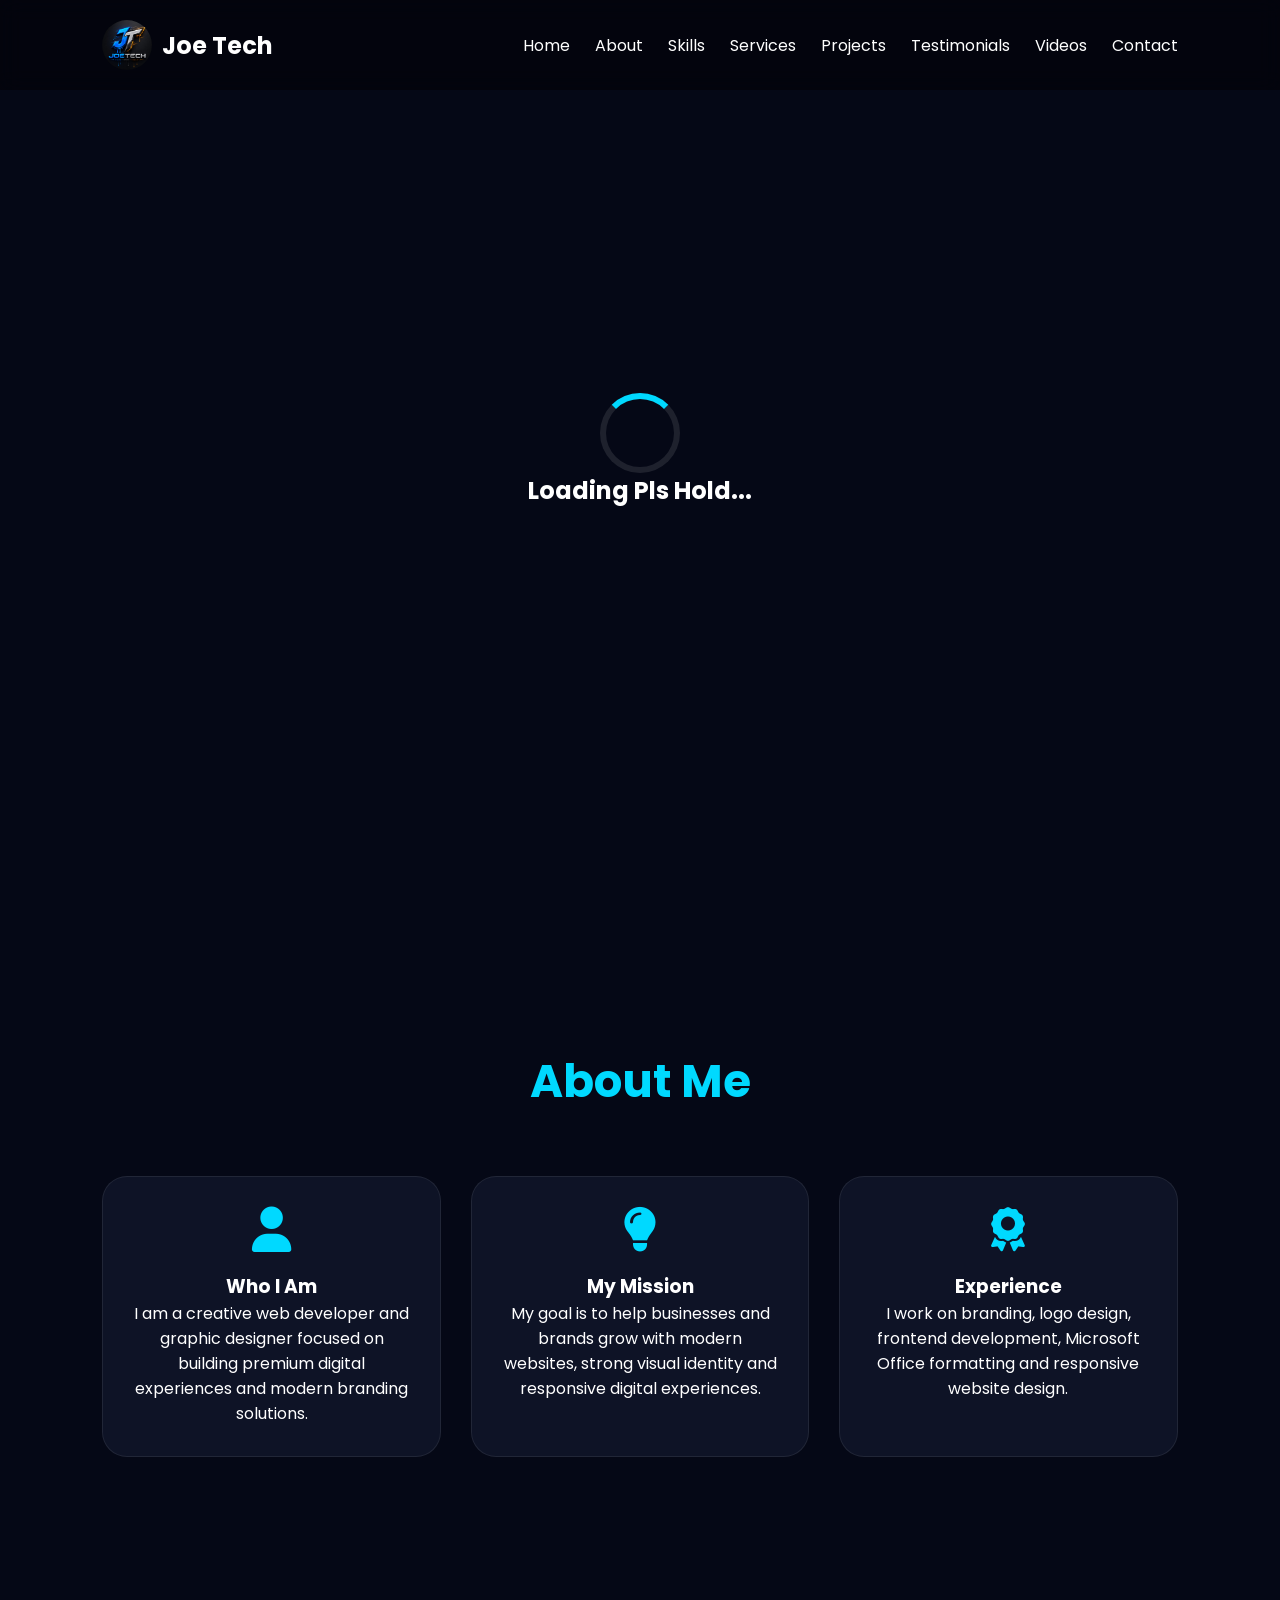
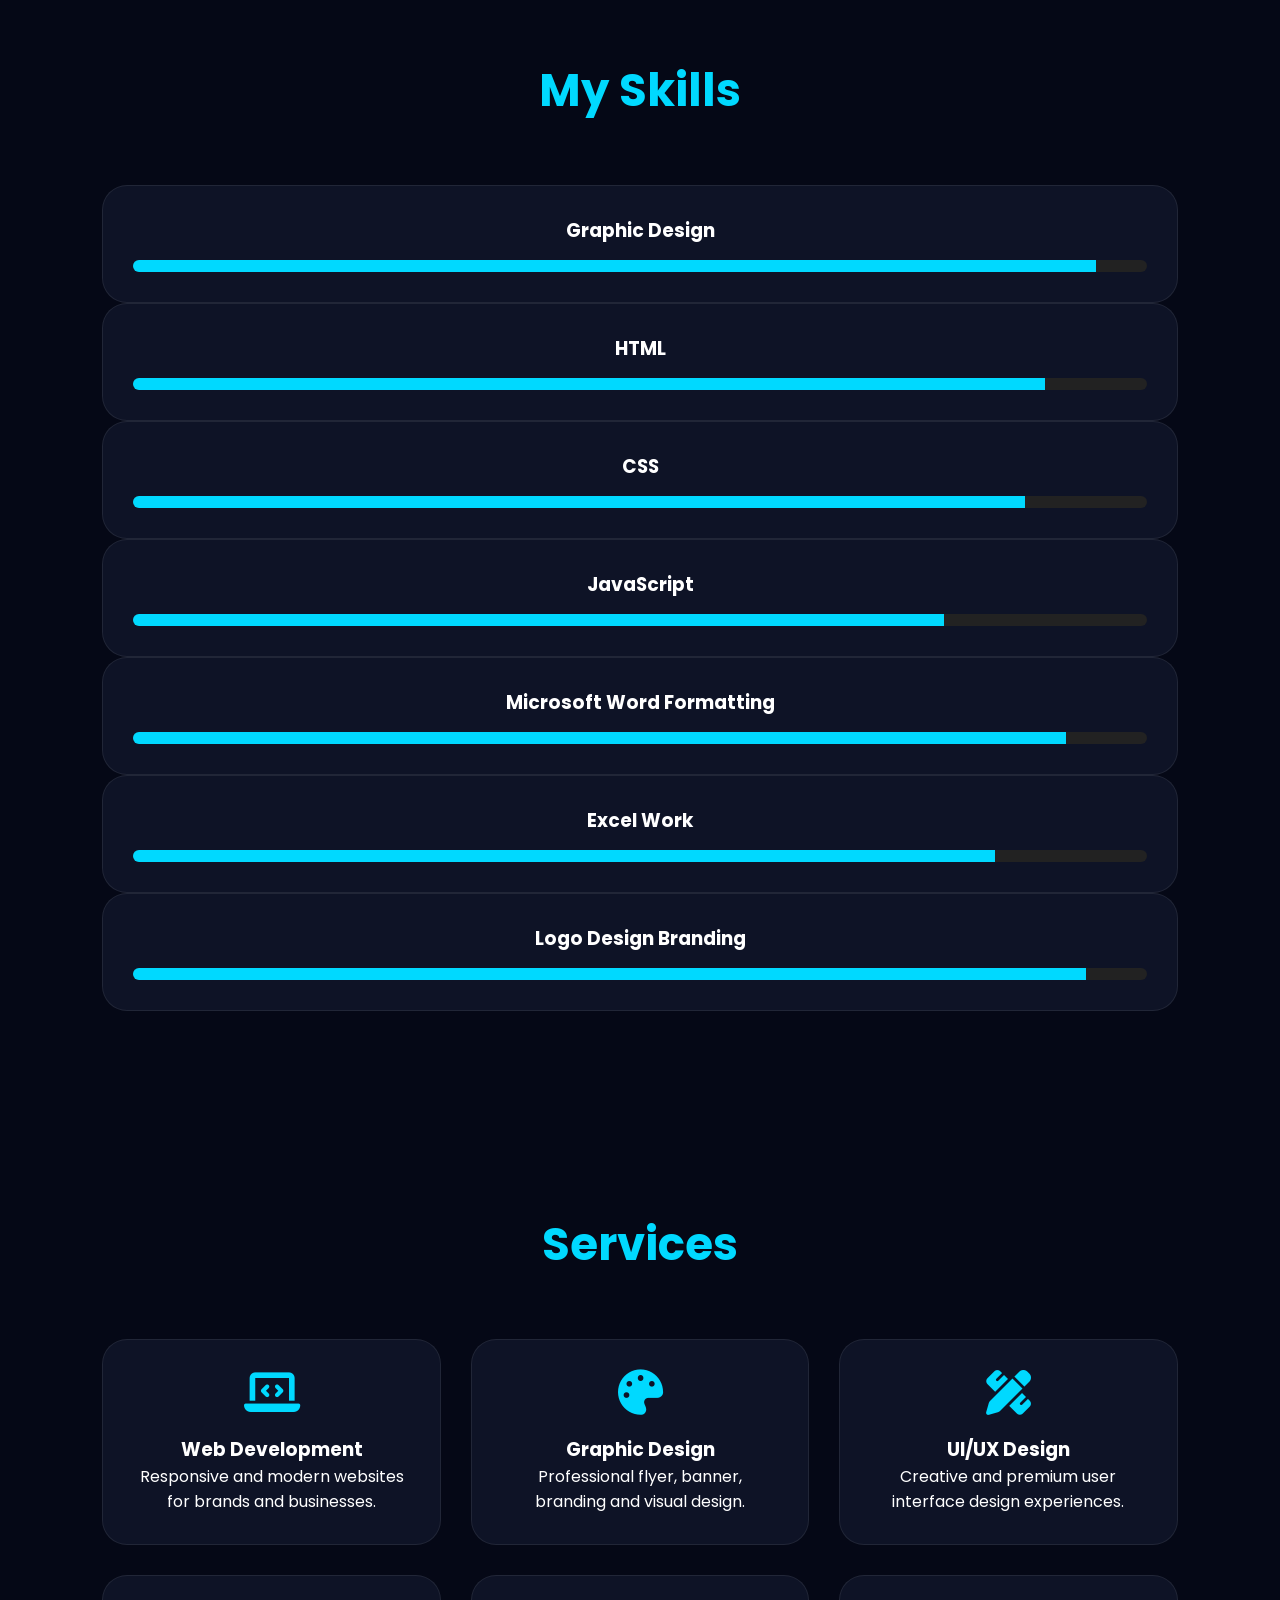
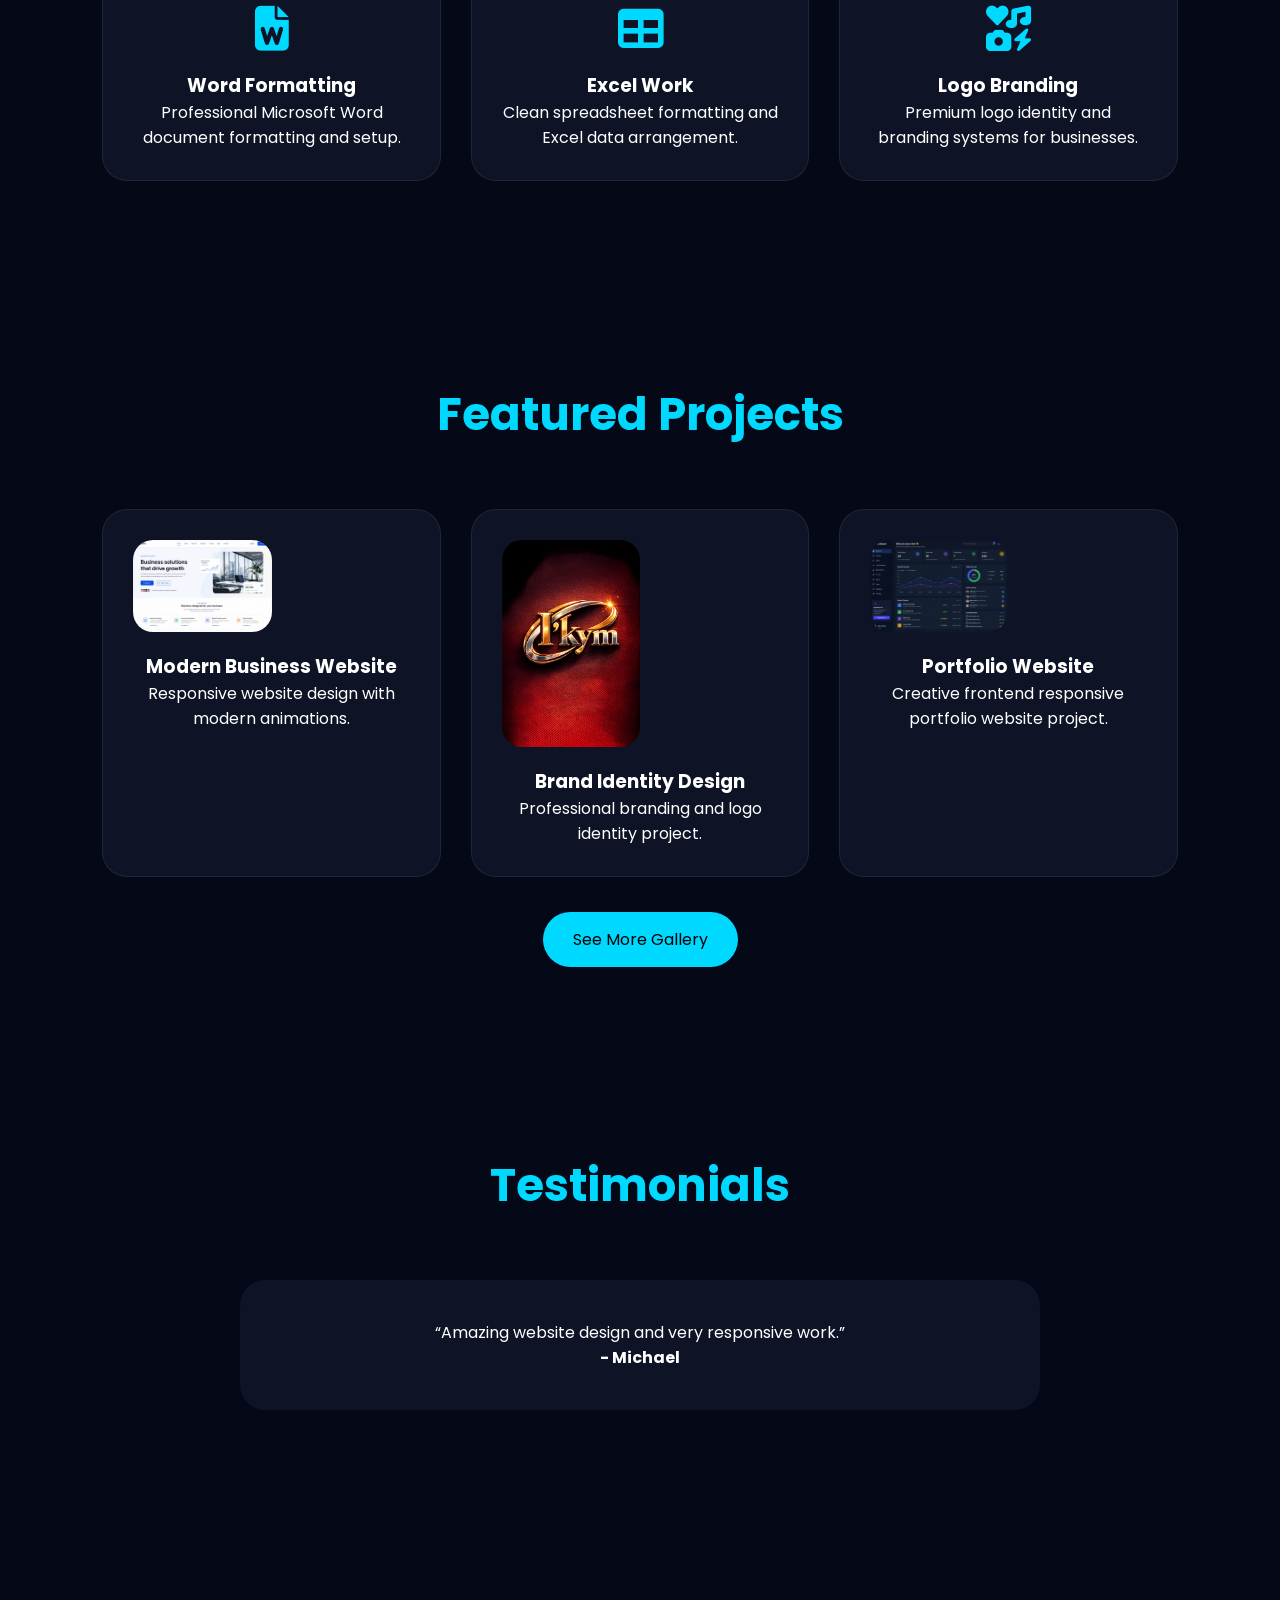
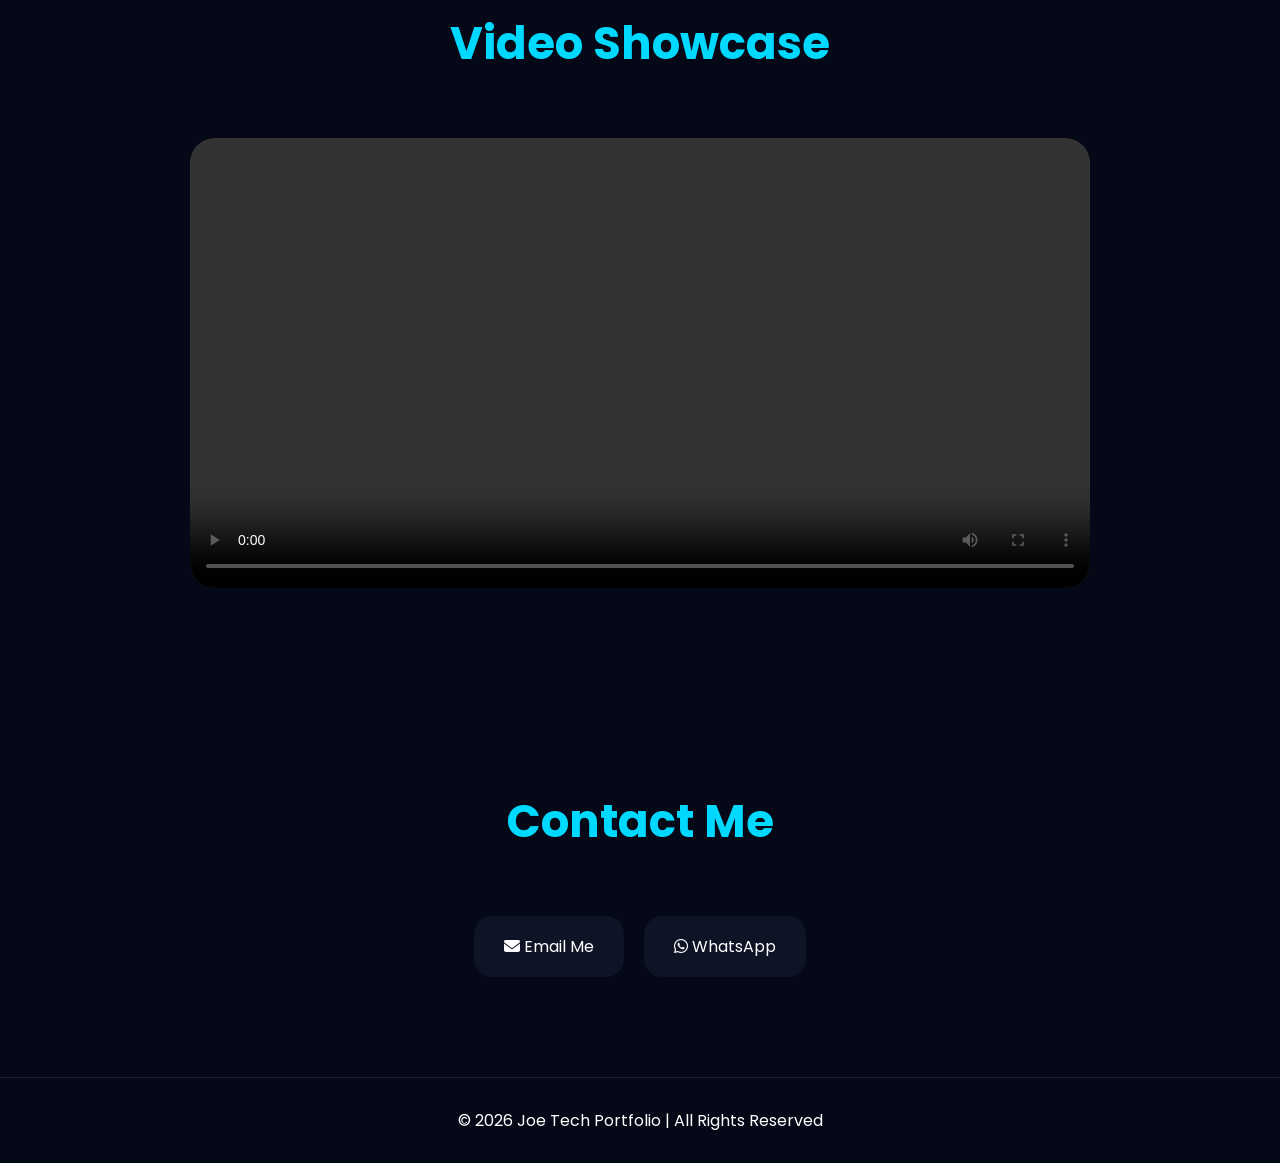
==== index.html @ b05d7a19 "Add files via upload" ====
<!DOCTYPE html>
<html lang="en">
<head>
  <meta charset="UTF-8">
  <meta name="viewport" content="width=device-width, initial-scale=1.0">

  <title>Joe tech | Premium Portfolio 2026</title>

  <meta name="description" content="Joe tech professional portfolio website for graphic design, branding, web development, logo design and digital services.">

  <meta name="keywords" content="Joe tech, Web Developer, Graphic Designer, Branding, UI UX, HTML CSS JavaScript">

  <meta name="author" content="Joe tech">

  <link rel="stylesheet" href="https://cdnjs.cloudflare.com/ajax/libs/font-awesome/6.5.1/css/all.min.css">

  <link href="https://fonts.googleapis.com/css2?family=Poppins:wght@300;400;500;600;700&display=swap" rel="stylesheet">

  <link rel="stylesheet" href="style.css">
</head>

<body>

  <!-- LOADING SCREEN -->

  <div id="loader">
    <div class="loader-content">
      <div class="spinner"></div>
      <h2>Loading Pls Hold...</h2>
    </div>
  </div>

  <!-- NAVBAR -->

  <header>
    <nav>

      <div class="logo-area">
        <img src="logo.jpg" alt="Logo">
        <h2>Joe Tech</h2>
      </div>

      <ul class="nav-links">
        <li><a href="#home">Home</a></li>
        <li><a href="#about">About</a></li>
        <li><a href="#skills">Skills</a></li>
        <li><a href="#services">Services</a></li>
        <li><a href="#projects">Projects</a></li>
        <li><a href="#testimonials">Testimonials</a></li>
        <li><a href="#videos">Videos</a></li>
        <li><a href="#contact">Contact</a></li>
      </ul>

      <div class="menu-btn">
        <i class="fa-solid fa-bars"></i>
      </div>

    </nav>
  </header>

  <!-- HERO SECTION -->

  <section class="hero" id="home">

    <div class="hero-text">

      <span class="badge">Available For Work</span>

      <h1>
        Creative Web Developer & Graphic Designer
      </h1>

      <p>
        I create premium responsive websites, branding designs,
        logo identity systems and digital experiences that help
        businesses grow online.
      </p>

      <div class="hero-buttons">
        <a href="#contact" class="primary-btn">Hire Me</a>
        <a href="#projects" class="secondary-btn">View Projects</a>
      </div>

      <div class="search-box">
        <input type="text" placeholder="Search services like web design, branding, logo design...">
        <button><i class="fa-solid fa-magnifying-glass"></i></button>
      </div>

      <div class="services-note">
        <p>
          Clients can search for services like web development,
          branding, graphic design, logo design and Microsoft Office formatting.
        </p>
      </div>

    </div>

    <div class="hero-image">
      <img src="profile.jpg" alt="Joe Tech Portfolio Image">
    </div>

  </section>

  <!-- ABOUT -->

  <section class="about" id="about">

    <div class="section-title">
      <h2>About Me</h2>
    </div>

    <div class="about-container">

      <div class="about-card">
        <i class="fa-solid fa-user"></i>
        <h3>Who I Am</h3>

        <p>
          I am a creative web developer and graphic designer focused on building premium digital experiences and modern branding solutions.
        </p>
      </div>

      <div class="about-card">
        <i class="fa-solid fa-lightbulb"></i>
        <h3>My Mission</h3>

        <p>
          My goal is to help businesses and brands grow with modern websites, strong visual identity and responsive digital experiences.
        </p>
      </div>

      <div class="about-card">
        <i class="fa-solid fa-award"></i>
        <h3>Experience</h3>

        <p>
          I work on branding, logo design, frontend development, Microsoft Office formatting and responsive website design.
        </p>
      </div>

    </div>

  </section>

  <!-- SKILLS -->

  <section class="skills" id="skills">

    <div class="section-title">
      <h2>My Skills</h2>
    </div>

    <div class="skills-container">

      <div class="skill-box">
        <h3>Graphic Design</h3>
        <div class="progress">
          <span style="width:95%"></span>
        </div>
      </div>

      <div class="skill-box">
        <h3>HTML</h3>
        <div class="progress">
          <span style="width:90%"></span>
        </div>
      </div>

      <div class="skill-box">
        <h3>CSS</h3>
        <div class="progress">
          <span style="width:88%"></span>
        </div>
      </div>

      <div class="skill-box">
        <h3>JavaScript</h3>
        <div class="progress">
          <span style="width:80%"></span>
        </div>
      </div>

      <div class="skill-box">
        <h3>Microsoft Word Formatting</h3>
        <div class="progress">
          <span style="width:92%"></span>
        </div>
      </div>

      <div class="skill-box">
        <h3>Excel Work</h3>
        <div class="progress">
          <span style="width:85%"></span>
        </div>
      </div>

      <div class="skill-box">
        <h3>Logo Design Branding</h3>
        <div class="progress">
          <span style="width:94%"></span>
        </div>
      </div>

    </div>

  </section>

  <!-- SERVICES -->

  <section class="services" id="services">

    <div class="section-title">
      <h2>Services</h2>
    </div>

    <div class="services-container">

      <div class="service-card">
        <i class="fa-solid fa-laptop-code"></i>
        <h3>Web Development</h3>
        <p>Responsive and modern websites for brands and businesses.</p>
      </div>

      <div class="service-card">
        <i class="fa-solid fa-palette"></i>
        <h3>Graphic Design</h3>
        <p>Professional flyer, banner, branding and visual design.</p>
      </div>

      <div class="service-card">
        <i class="fa-solid fa-pen-ruler"></i>
        <h3>UI/UX Design</h3>
        <p>Creative and premium user interface design experiences.</p>
      </div>

      <div class="service-card">
        <i class="fa-solid fa-file-word"></i>
        <h3>Word Formatting</h3>
        <p>Professional Microsoft Word document formatting and setup.</p>
      </div>

      <div class="service-card">
        <i class="fa-solid fa-table"></i>
        <h3>Excel Work</h3>
        <p>Clean spreadsheet formatting and Excel data arrangement.</p>
      </div>

      <div class="service-card">
        <i class="fa-solid fa-icons"></i>
        <h3>Logo Branding</h3>
        <p>Premium logo identity and branding systems for businesses.</p>
      </div>

    </div>

  </section>

  <!-- PROJECTS -->

  <section class="projects" id="projects">

    <div class="section-title">
      <h2>Featured Projects</h2>
    </div>

    <div class="projects-container">

      <div class="project-card">
        <img src="business.jpg" alt="Project 1">

        <div class="project-content">
          <h3>Modern Business Website</h3>
          <p>Responsive website design with modern animations.</p>
        </div>
      </div>

      <div class="project-card">
        <img src="por2.jpg" alt="Project 2">

        <div class="project-content">
          <h3>Brand Identity Design</h3>
          <p>Professional branding and logo identity project.</p>
        </div>
      </div>

      <div class="project-card">
        <img src="portfolio.jpg" alt="Project 3">

        <div class="project-content">
          <h3>Portfolio Website</h3>
          <p>Creative frontend responsive portfolio website project.</p>
        </div>
      </div>

    </div>

    <div class="gallery-btn">
      <a href="gallery.html">See More Gallery</a>
    </div>

  </section>

  <!-- TESTIMONIALS -->

  <section class="testimonials" id="testimonials">

    <div class="section-title">
      <h2>Testimonials</h2>
    </div>

    <div class="testimonial-slider">

      <div class="testimonial active">
        <p>“Amazing website design and very responsive work.”</p>
        <h4>- Michael</h4>
      </div>

      <div class="testimonial">
        <p>“Professional branding and premium creativity.”</p>
        <h4>- Sandra</h4>
      </div>

      <div class="testimonial">
        <p>“Very clean frontend development and smooth animations.”</p>
        <h4>- David</h4>
      </div>

      <div class="testimonial">
        <p>“Excellent logo branding and communication.”</p>
        <h4>- James</h4>
      </div>

      <div class="testimonial">
        <p>“Responsive design works perfectly on mobile.”</p>
        <h4>- Ruth</h4>
      </div>

      <div class="testimonial">
        <p>“Very fast delivery and premium quality service.”</p>
        <h4>- Daniel</h4>
      </div>

      <div class="testimonial">
        <p>“Professional Word formatting and branding support.”</p>
        <h4>- Sarah</h4>
      </div>

      <div class="testimonial">
        <p>“The website design exceeded expectations.”</p>
        <h4>- Peter</h4>
      </div>

      <div class="testimonial">
        <p>“Modern and beautiful portfolio structure.”</p>
        <h4>- Grace</h4>
      </div>

      <div class="testimonial">
        <p>“Very creative and easy to work with.”</p>
        <h4>- Joseph</h4>
      </div>

    </div>

  </section>

  <!-- VIDEO SHOWCASE -->

  <section class="videos" id="videos">

    <div class="section-title">
      <h2>Video Showcase</h2>
    </div>

    <div class="video-container">

      <video controls>
        <source src="videosportfolio-video.mp4.mp4" type="video/mp4">
      </video>

    </div>

  </section>

  <!-- CONTACT -->

  <section class="contact" id="contact">

    <div class="section-title">
      <h2>Contact Me</h2>
    </div>

    <div class="contact-container">

      <a href="mailto:je675594@gmail.com">
        <i class="fa-solid fa-envelope"></i>
        Email Me
      </a>

      <a href="https://wa.me/07072469903" target="_blank">
        <i class="fa-brands fa-whatsapp"></i>
        WhatsApp
      </a>

    </div>

  </section>

  <!-- FOOTER -->

  <footer>
    <p>© 2026 Joe Tech Portfolio | All Rights Reserved</p>
  </footer>

  <script src="script.js"></script>

</body>
</html>
---- style.css ----
*{
  margin:0;
  padding:0;
  box-sizing:border-box;
  scroll-behavior:smooth;
  font-family:'Poppins', sans-serif;
}

body{
  background:#050816;
  color:#fff;
  overflow-x:hidden;
}

img{
  width:50%;
  display:block;
}

section{
  padding:100px 8%;
}

.section-title{
  text-align:center;
  margin-bottom:60px;
}

.section-title h2{
  font-size:45px;
  color:#00d9ff;
}

#loader{
  position:fixed;
  width:100%;
  height:100vh;
  background:#050816;
  display:flex;
  justify-content:center;
  align-items:center;
  z-index:99;
}

.loader-content{
  text-align:center;
}

.spinner{
  width:80px;
  height:80px;
  border:6px solid rgba(255,255,255,0.1);
  border-top:6px solid #00d9ff;
  border-radius:50%;
  margin:auto;
  animation:spin 1s linear infinite;
}

@keyframes spin{
  100%{
    transform:rotate(360deg);
  }
}

header{
  position:fixed;
  width:100%;
  top:0;
  z-index:1000;
  background:rgba(0,0,0,0.4);
  backdrop-filter:blur(10px);
}

nav{
  display:flex;
  justify-content:space-between;
  align-items:center;
  padding:20px 8%;
}

.logo-area{
  display:flex;
  align-items:center;
  gap:10px;
}

.logo-area img{
  width:50px;
  height:50px;
  border-radius:50%;
}

.nav-links{
  display:flex;
  gap:25px;
  list-style:none;
}

.nav-links a{
  color:#fff;
  text-decoration:none;
  transition:.3s;
}

.nav-links a:hover{
  color:#00d9ff;
}

.menu-btn{
  display:none;
  font-size:28px;
}

.hero{
  min-height:100vh;
  display:flex;
  justify-content:center;
  align-items:center;
  gap:60px;
  flex-wrap:wrap;
}

.hero-text{
  flex:1;
  min-width:300px;
}

.badge{
  display:inline-block;
  padding:10px 20px;
  border-radius:30px;
  background:#00d9ff;
  color:#000;
  font-weight:600;
  margin-bottom:25px;
}

.hero-text h1{
  font-size:60px;
  line-height:1.2;
  margin-bottom:25px;
}

.hero-text p{
  color:#ccc;
  line-height:1.8;
  margin-bottom:30px;
}

.hero-buttons{
  display:flex;
  gap:20px;
  flex-wrap:wrap;
}

.primary-btn,
.secondary-btn{
  padding:15px 30px;
  border-radius:40px;
  text-decoration:none;
  transition:.3s;
}

.primary-btn{
  background:#00d9ff;
  color:#000;
}

.secondary-btn{
  border:2px solid #00d9ff;
  color:#fff;
}

.hero-image{
  flex:1;
  min-width:200px;
  display:flex;
  justify-content:center;
}

.hero-image img{
  max-width:400px;
  border-radius:20px;
  border:4px solid #00d9ff;
  box-shadow:0 0 40px rgba(0,217,255,0.3);
  animation:float 4s ease-in-out infinite;
}

@keyframes float{
  0%,100%{
    transform:translateY(0);
  }
  50%{
    transform:translateY(-15px);
  }
}

.search-box{
  margin-top:30px;
  display:flex;
  background:#0e1326;
  border-radius:50px;
  overflow:hidden;
}

.search-box input{
  flex:1;
  padding:16px;
  border:none;
  outline:none;
  background:transparent;
  color:#fff;
}

.search-box button{
  width:70px;
  border:none;
  background:#00d9ff;
  cursor:pointer;
}

.services-note{
  margin-top:20px;
}

.about-container,
.services-container,
.projects-container{
  display:grid;
  grid-template-columns:repeat(auto-fit,minmax(280px,1fr));
  gap:30px;
}

.about-card,
.service-card,
.project-card,
.skill-box{
  background:#0e1326;
  padding:30px;
  border-radius:25px;
  border:1px solid rgba(255,255,255,0.08);
  transition:.3s;
}

.about-card:hover,
.service-card:hover,
.project-card:hover,
.skill-box:hover{
  transform:translateY(-10px);
  box-shadow:0 0 25px rgba(0,217,255,0.2);
}

.about-card i,
.service-card i{
  font-size:45px;
  color:#00d9ff;
  margin-bottom:20px;
}

.progress{
  width:100%;
  height:12px;
  background:#222;
  border-radius:20px;
  margin-top:15px;
  overflow:hidden;
}

.progress span{
  display:block;
  height:100%;
  background:#00d9ff;
}

.project-card img{
  border-radius:20px;
  margin-bottom:20px;
}

.gallery-btn{
  text-align:center;
  margin-top:50px;
}

.gallery-btn a{
  padding:16px 30px;
  background:#00d9ff;
  color:#000;
  text-decoration:none;
  border-radius:40px;
}

.testimonial-slider{
  position:relative;
  max-width:800px;
  margin:auto;
}

.testimonial{
  display:none;
  background:#0e1326;
  padding:40px;
  border-radius:25px;
  text-align:center;
}

.testimonial.active{
  display:block;
}

.video-container{
  display:flex;
  justify-content:center;
}

.video-container video{
  width:100%;
  max-width:900px;
  height: auto;
  border-radius:25px;
}

.contact-container{
  display:flex;
  justify-content:center;
  gap:20px;
  flex-wrap:wrap;
}

.contact-container a{
  text-decoration:none;
  color:#fff;
  background:#0e1326;
  padding:18px 30px;
  border-radius:18px;
  transition:.3s;
}

.contact-container a:hover{
  background:#00d9ff;
  color:#000;
}

footer{
  text-align:center;
  padding:30px;
  border-top:1px solid rgba(255,255,255,0.1);
}

.gallery-grid{
  display:grid;
  grid-template-columns:repeat(auto-fit,minmax(250px,1fr));
  gap:20px;
}

.gallery-grid img{
  border-radius:20px;
}

@media(max-width:991px){

  .nav-links{
    position:absolute;
    top:80px;
    right:-100%;
    width:280px;
    height:100vh;
    background:#0e1326;
    flex-direction:column;
    padding:40px;
    transition:.4s;
  }

  .nav-links.active{
    right:0;
  }

  .menu-btn{
    display:block;
  }

  .hero{
    text-align:center;
  }

  .hero-buttons{
    justify-content:center;
  }

}

@media(max-width:768px){

  .hero-text h1{
    font-size:38px;
  }

  .section-title h2{
    font-size:34px;
  }

  .hero-image img{
    max-width:200px;
  }

}
body{
position: absolute;
align-items: center;
text-align: center;
}


.view-more-btn{
  display: below;
  float: right;
  margin-top: 20px;
  padding: 12px;
  background: #00d9ff;
  text-decoration: none;
  border-radius: 8px;
}
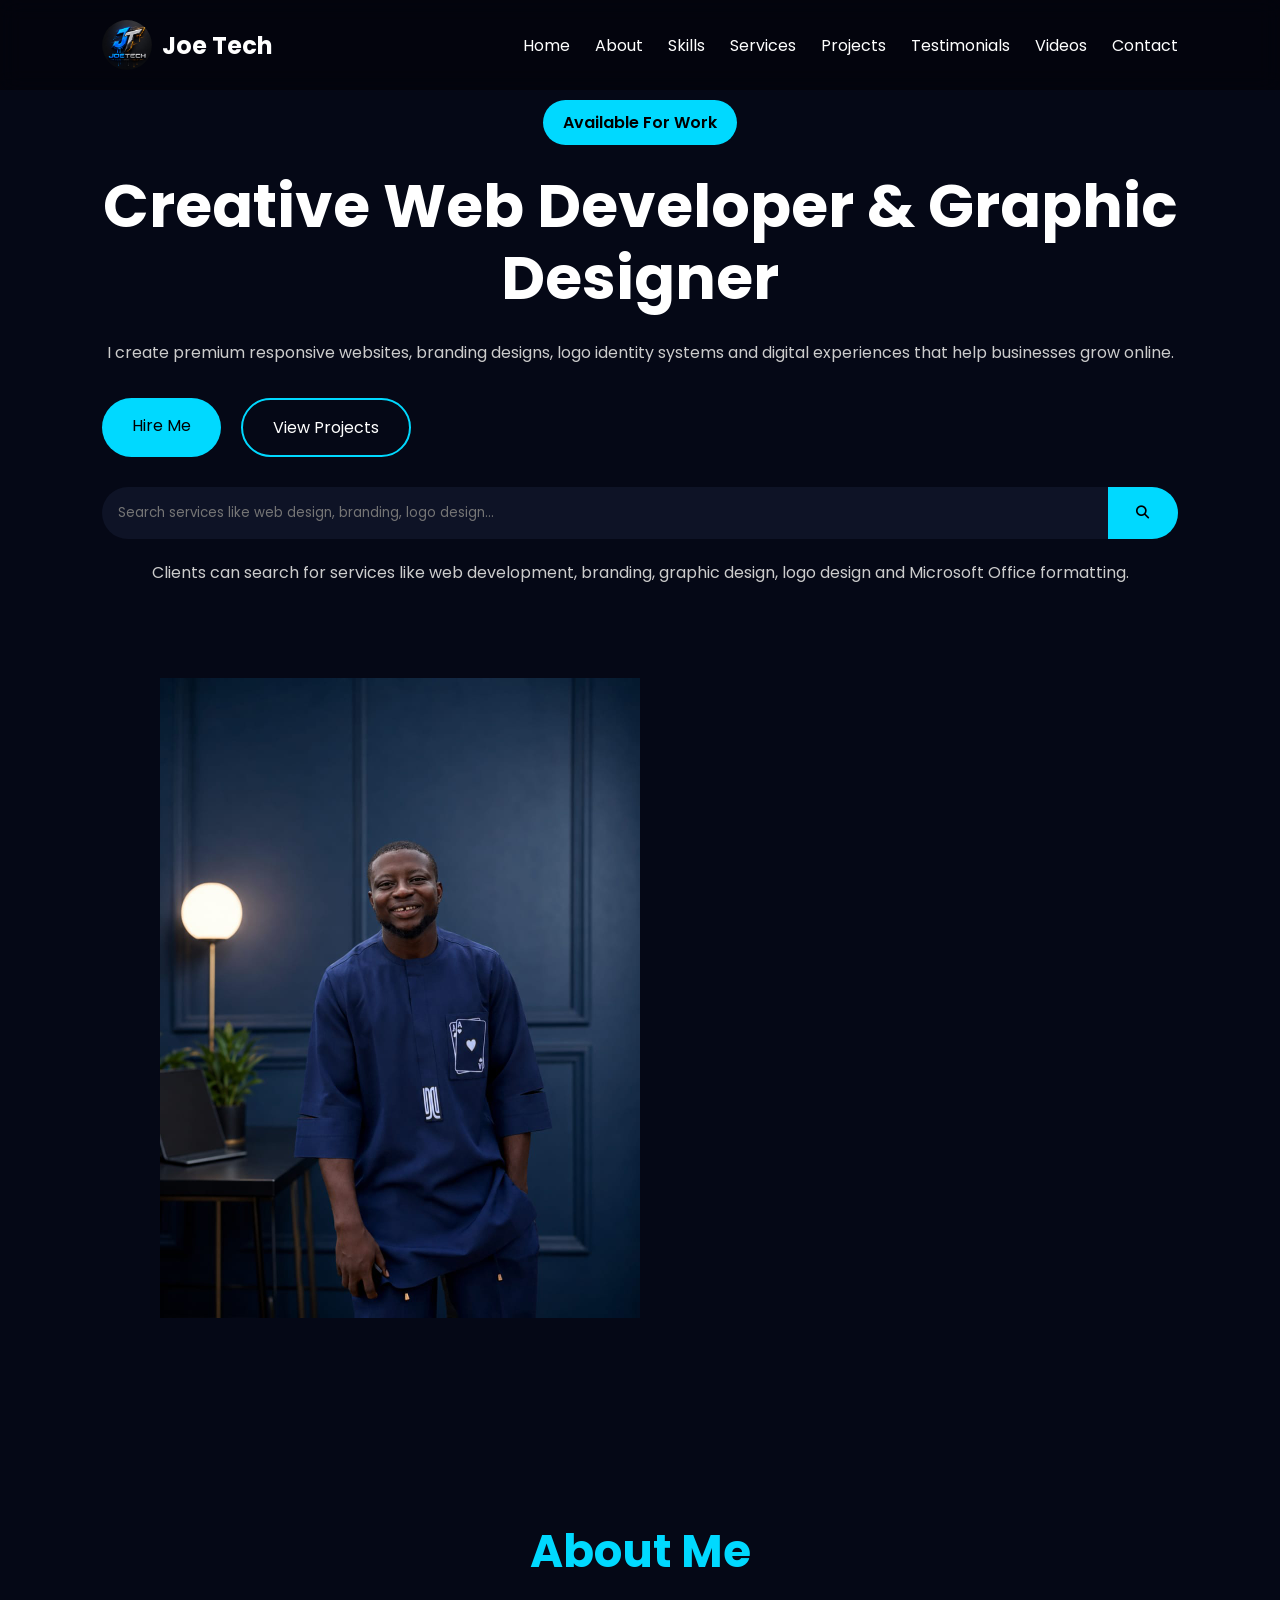
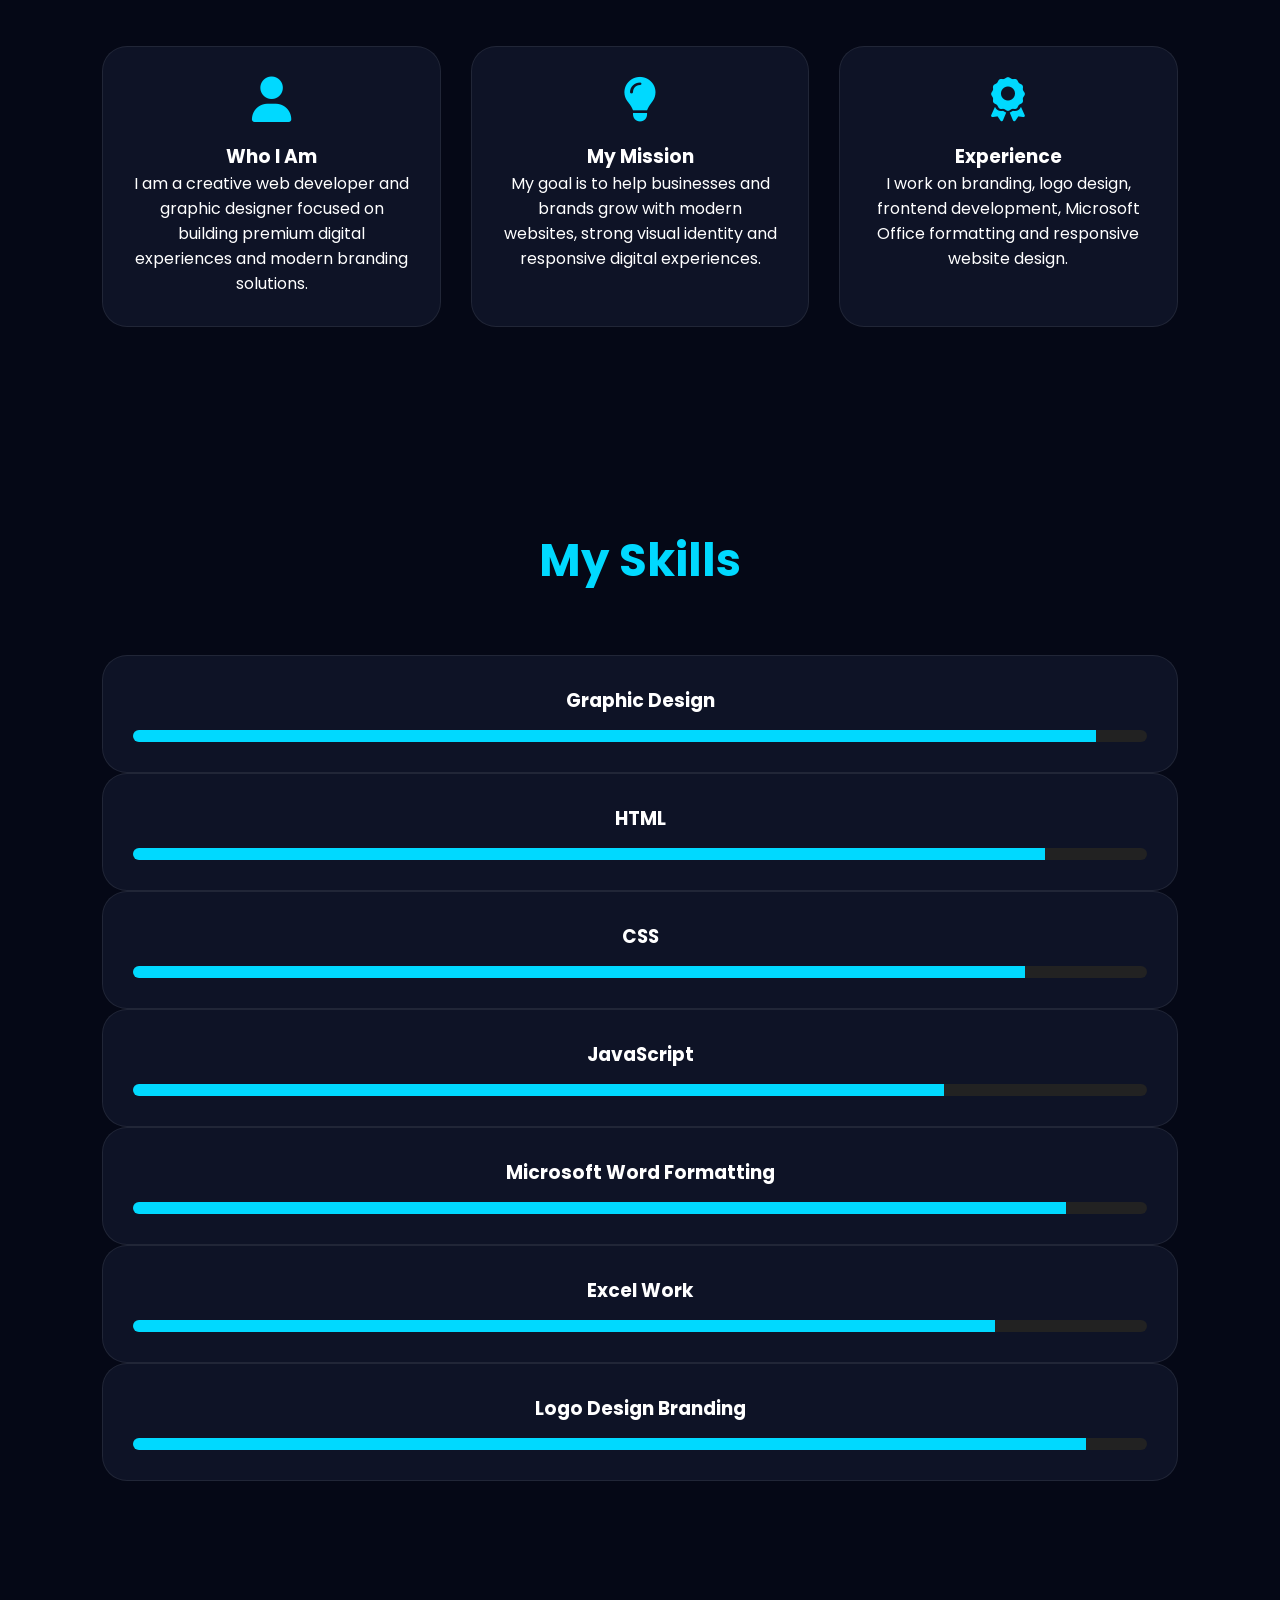
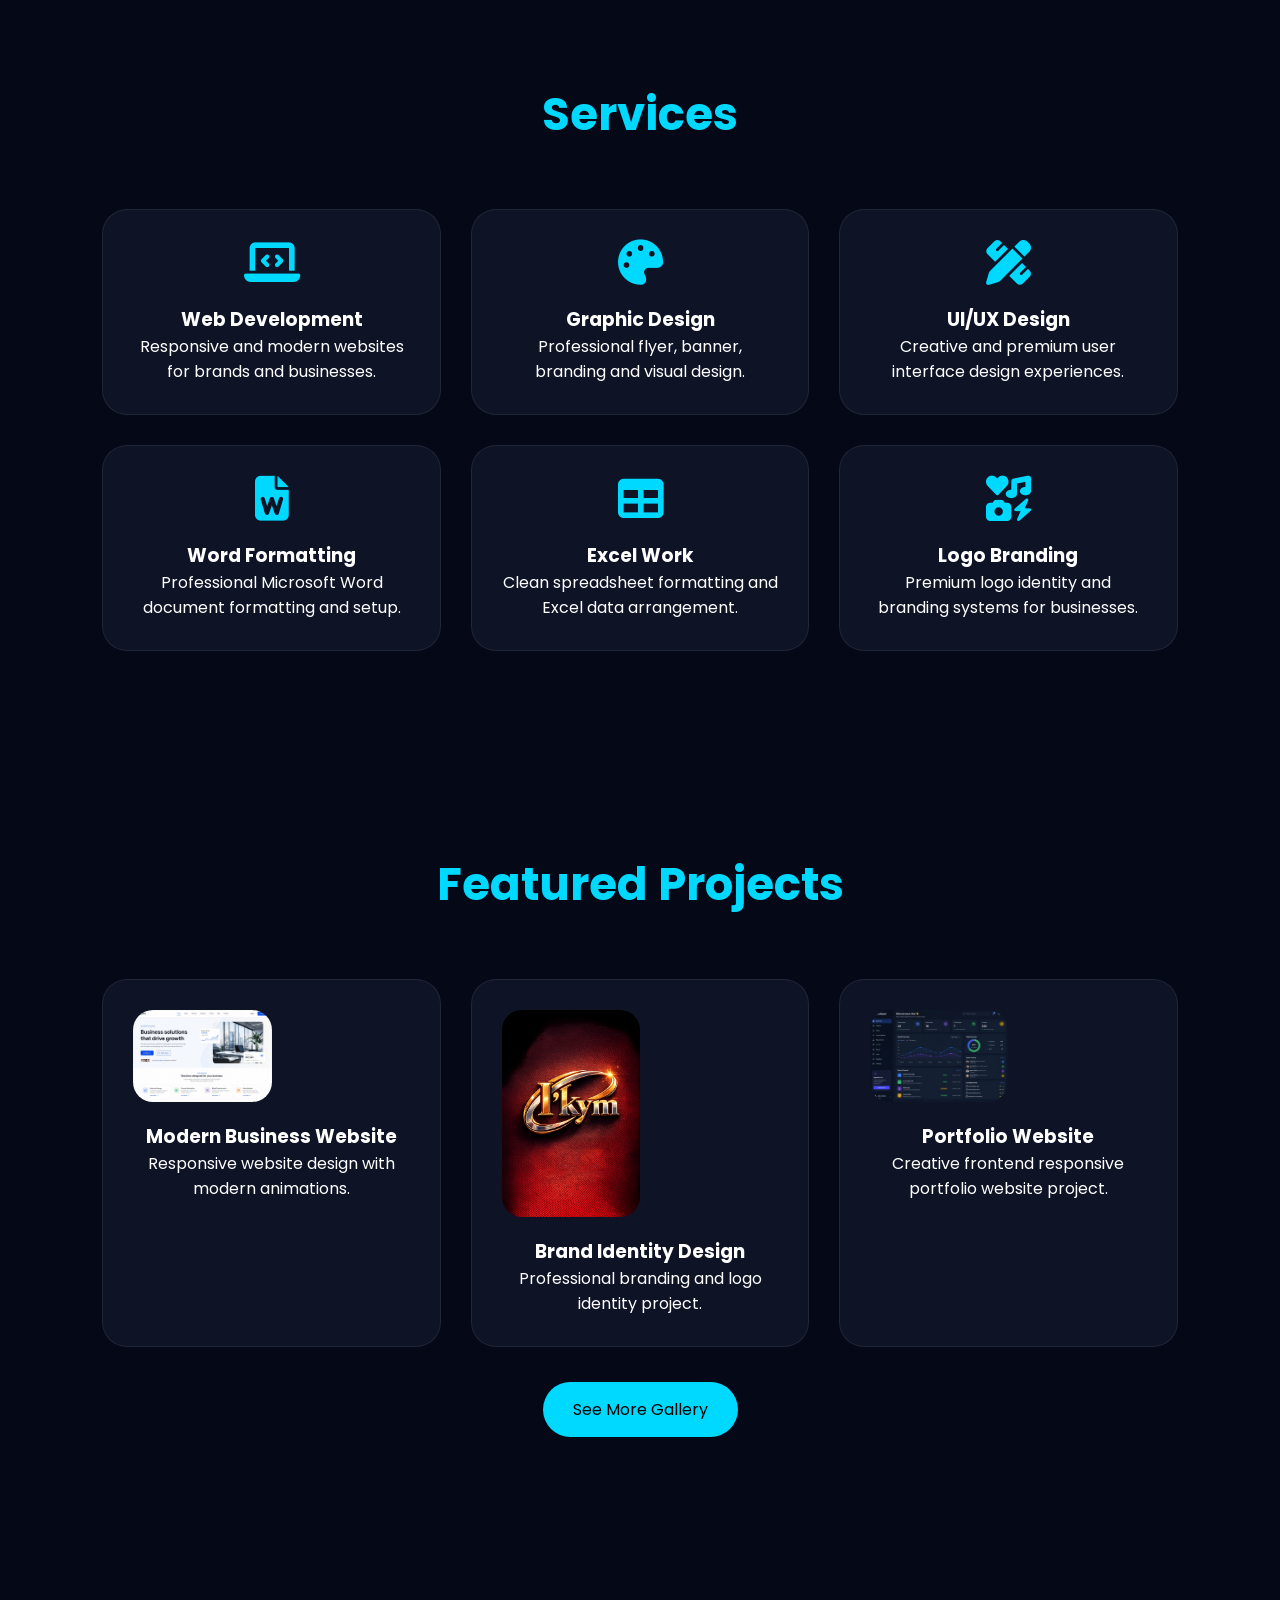
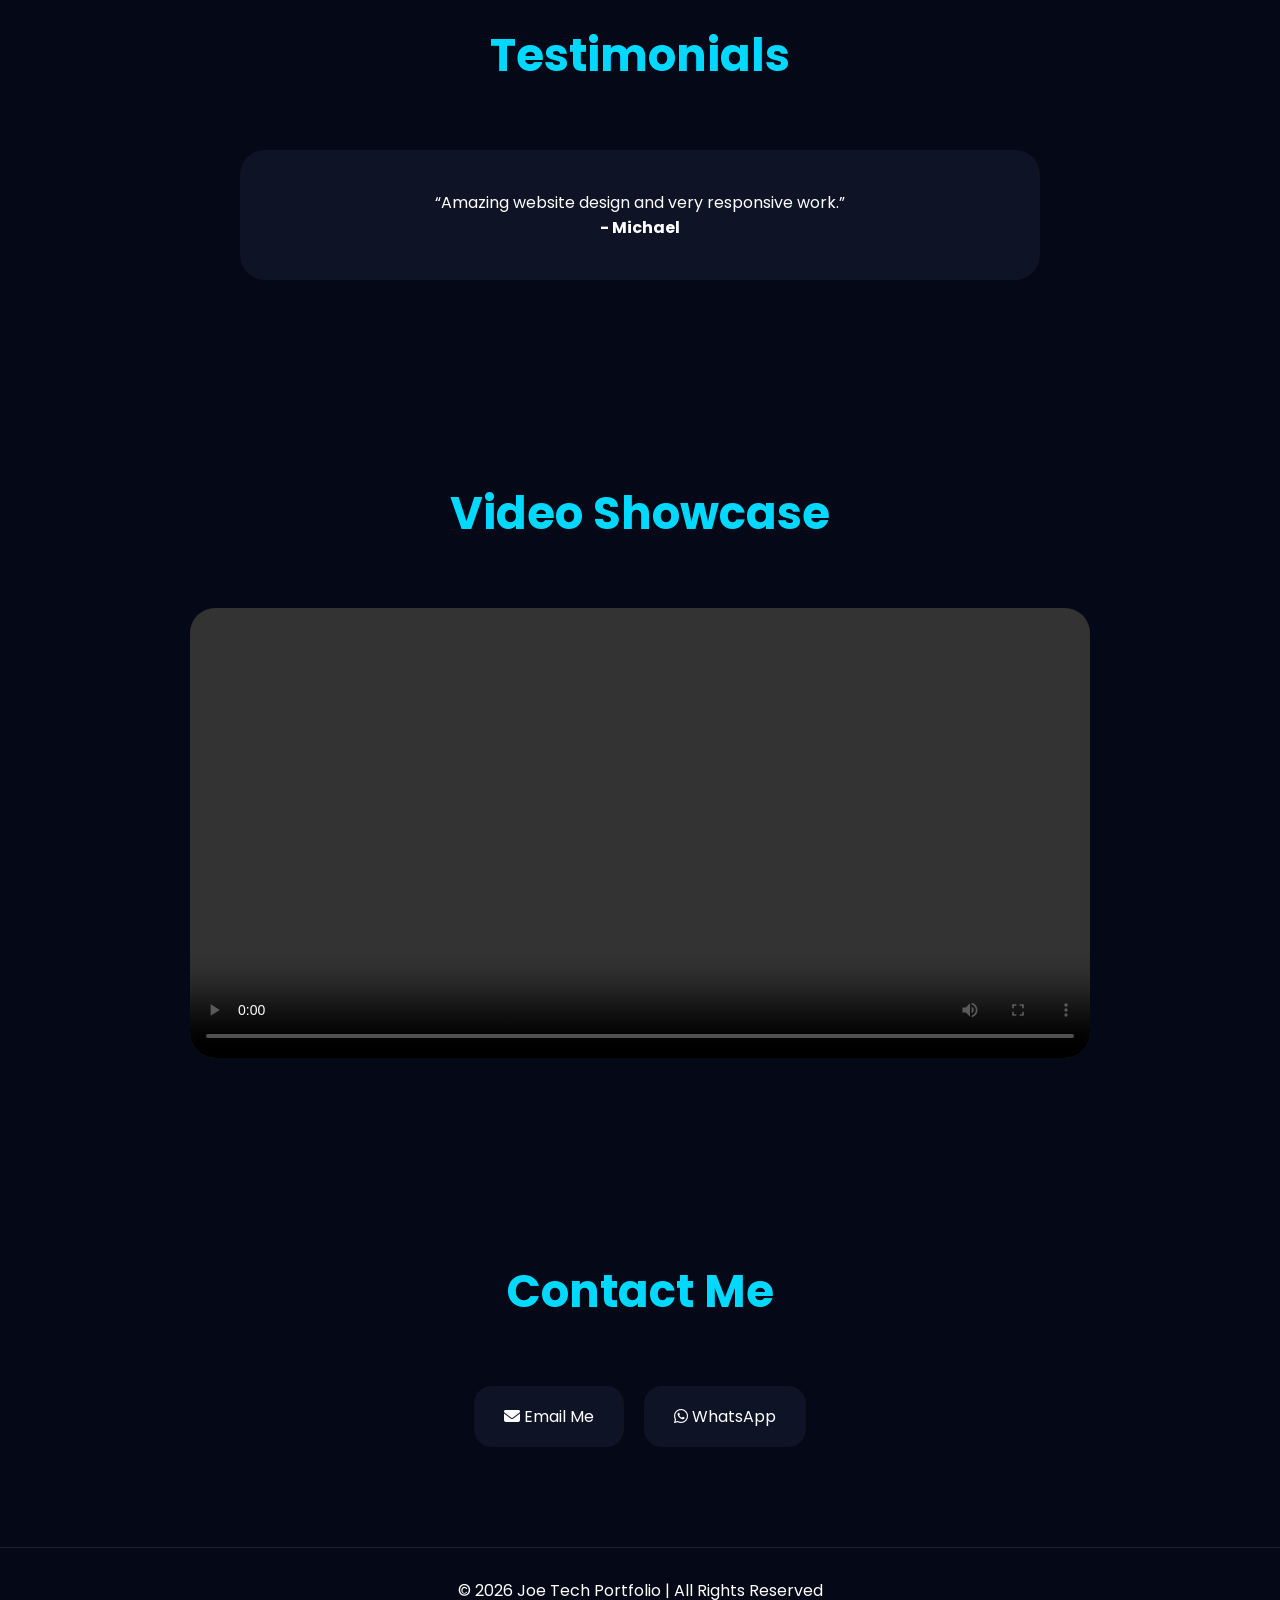
==== commit 522367f6: "Refactor index.html for improved layout and design Updated the index.html file to enhance the layout" ====
--- a/index.html
+++ b/index.html
@@ -95,8 +95,11 @@
 
     </div>
 
-    <div class="hero-image">
-      <img src="profile.jpg" alt="Joe Tech Portfolio Image">
+    <div class="hero-image-container">
+      <div class="gradient-glow"></div>
+      
+      <img src="profile.jpg" alt="Joe Tech Portfolio Image"
+        class="hero-image">
     </div>
 
   </section>
@@ -415,4 +418,4 @@
   <script src="script.js"></script>
 
 </body>
-</html>+</html>
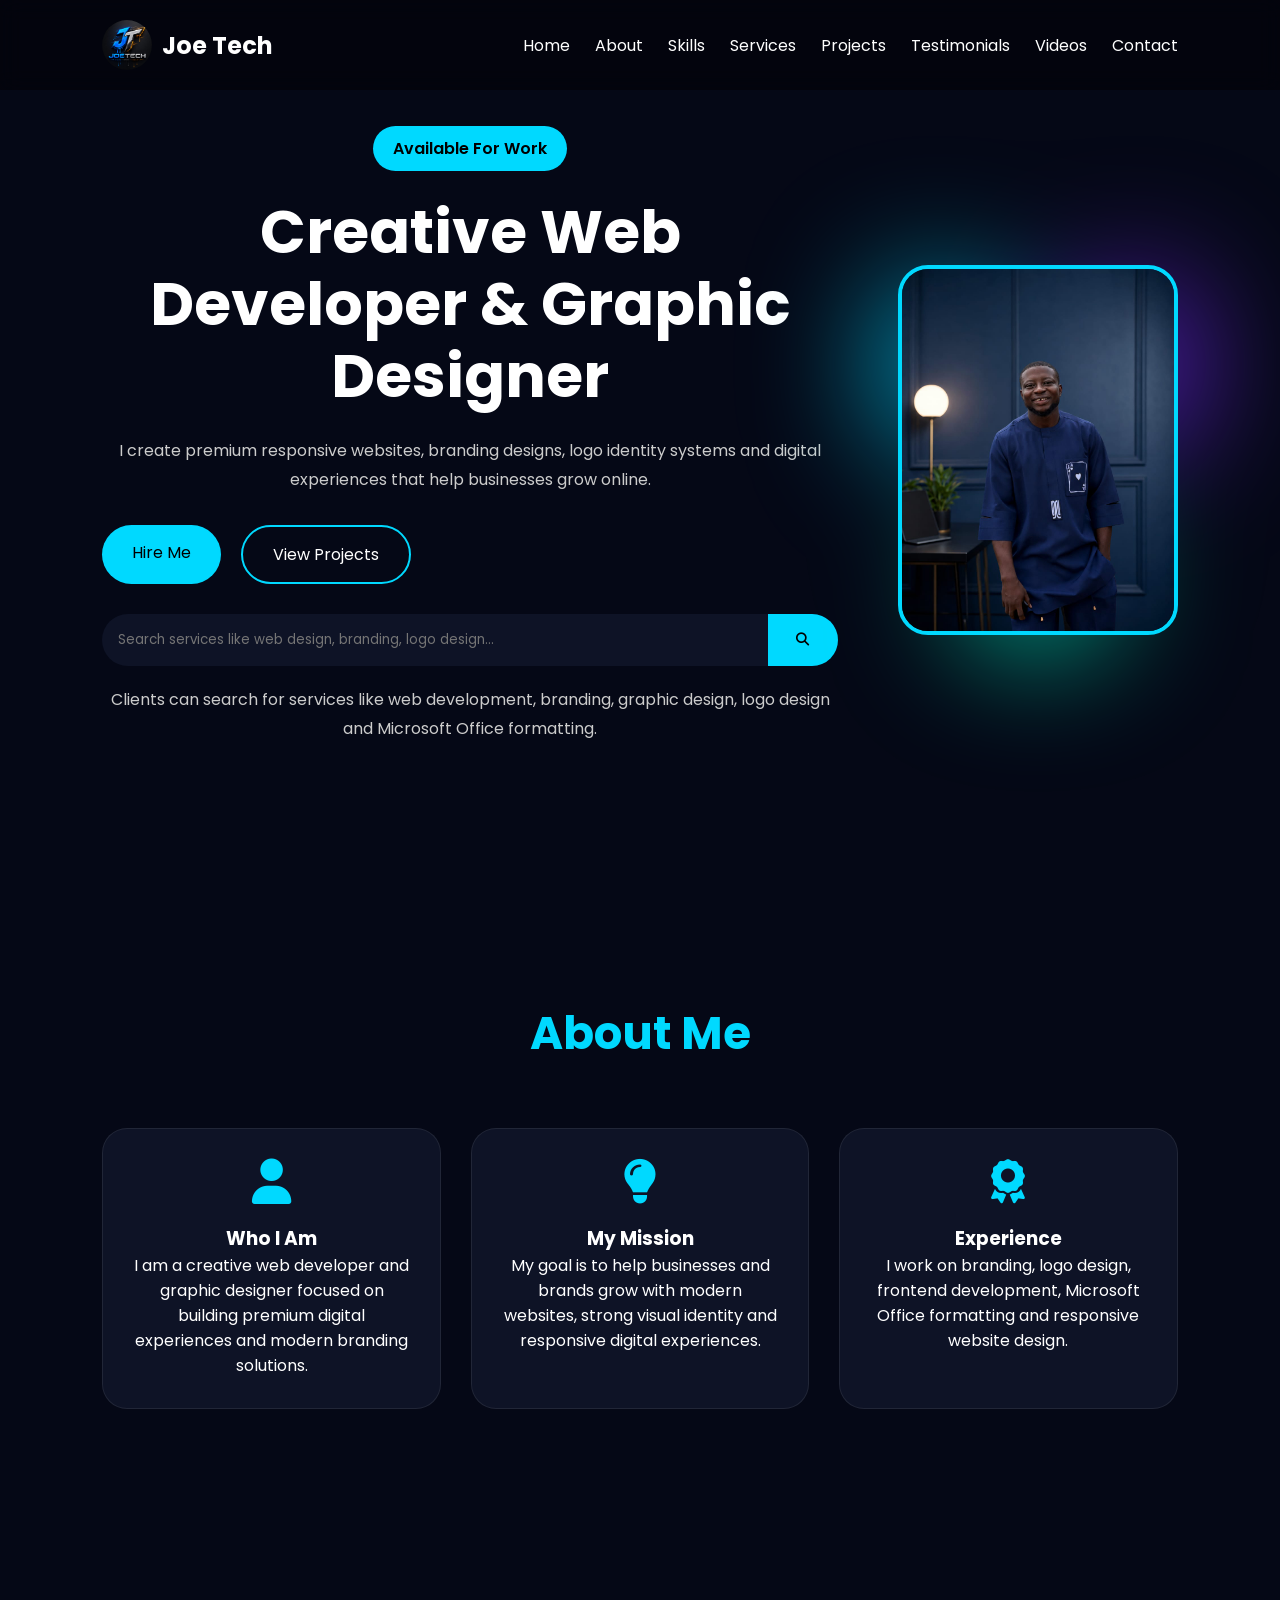
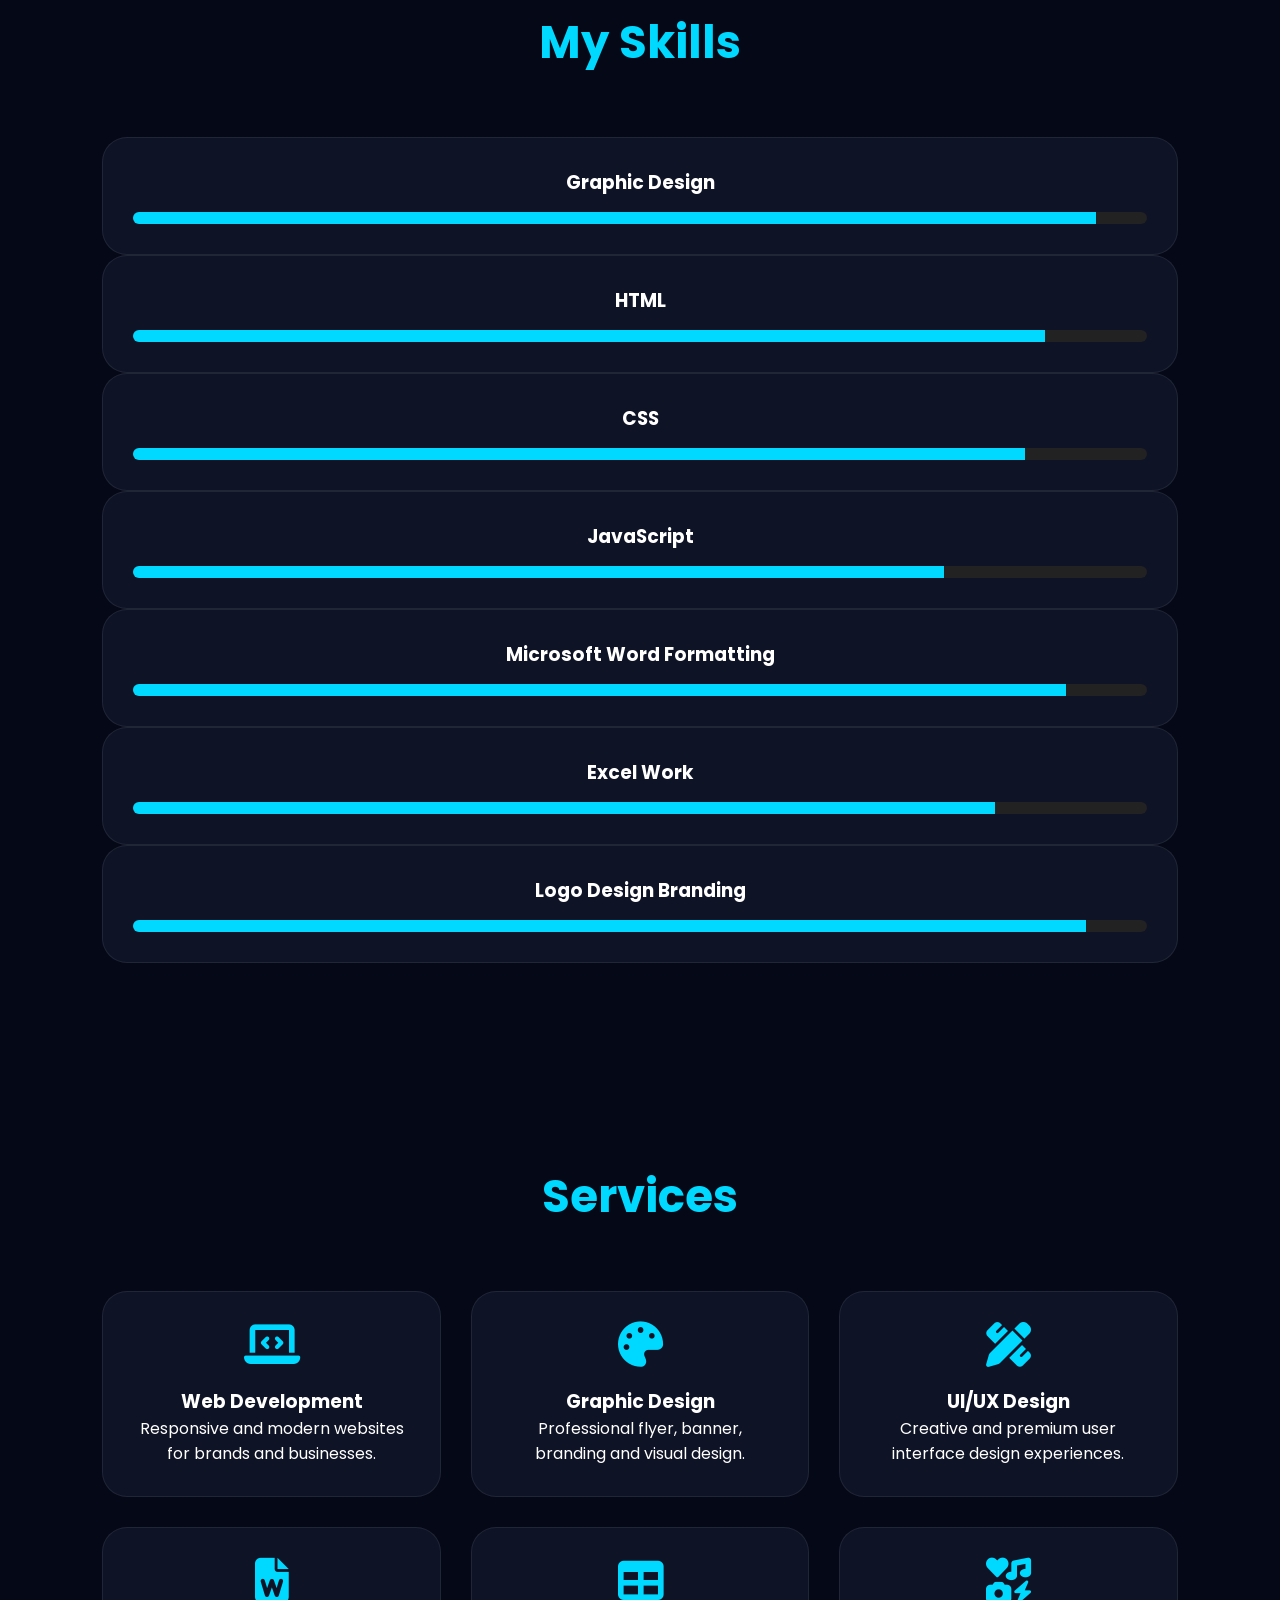
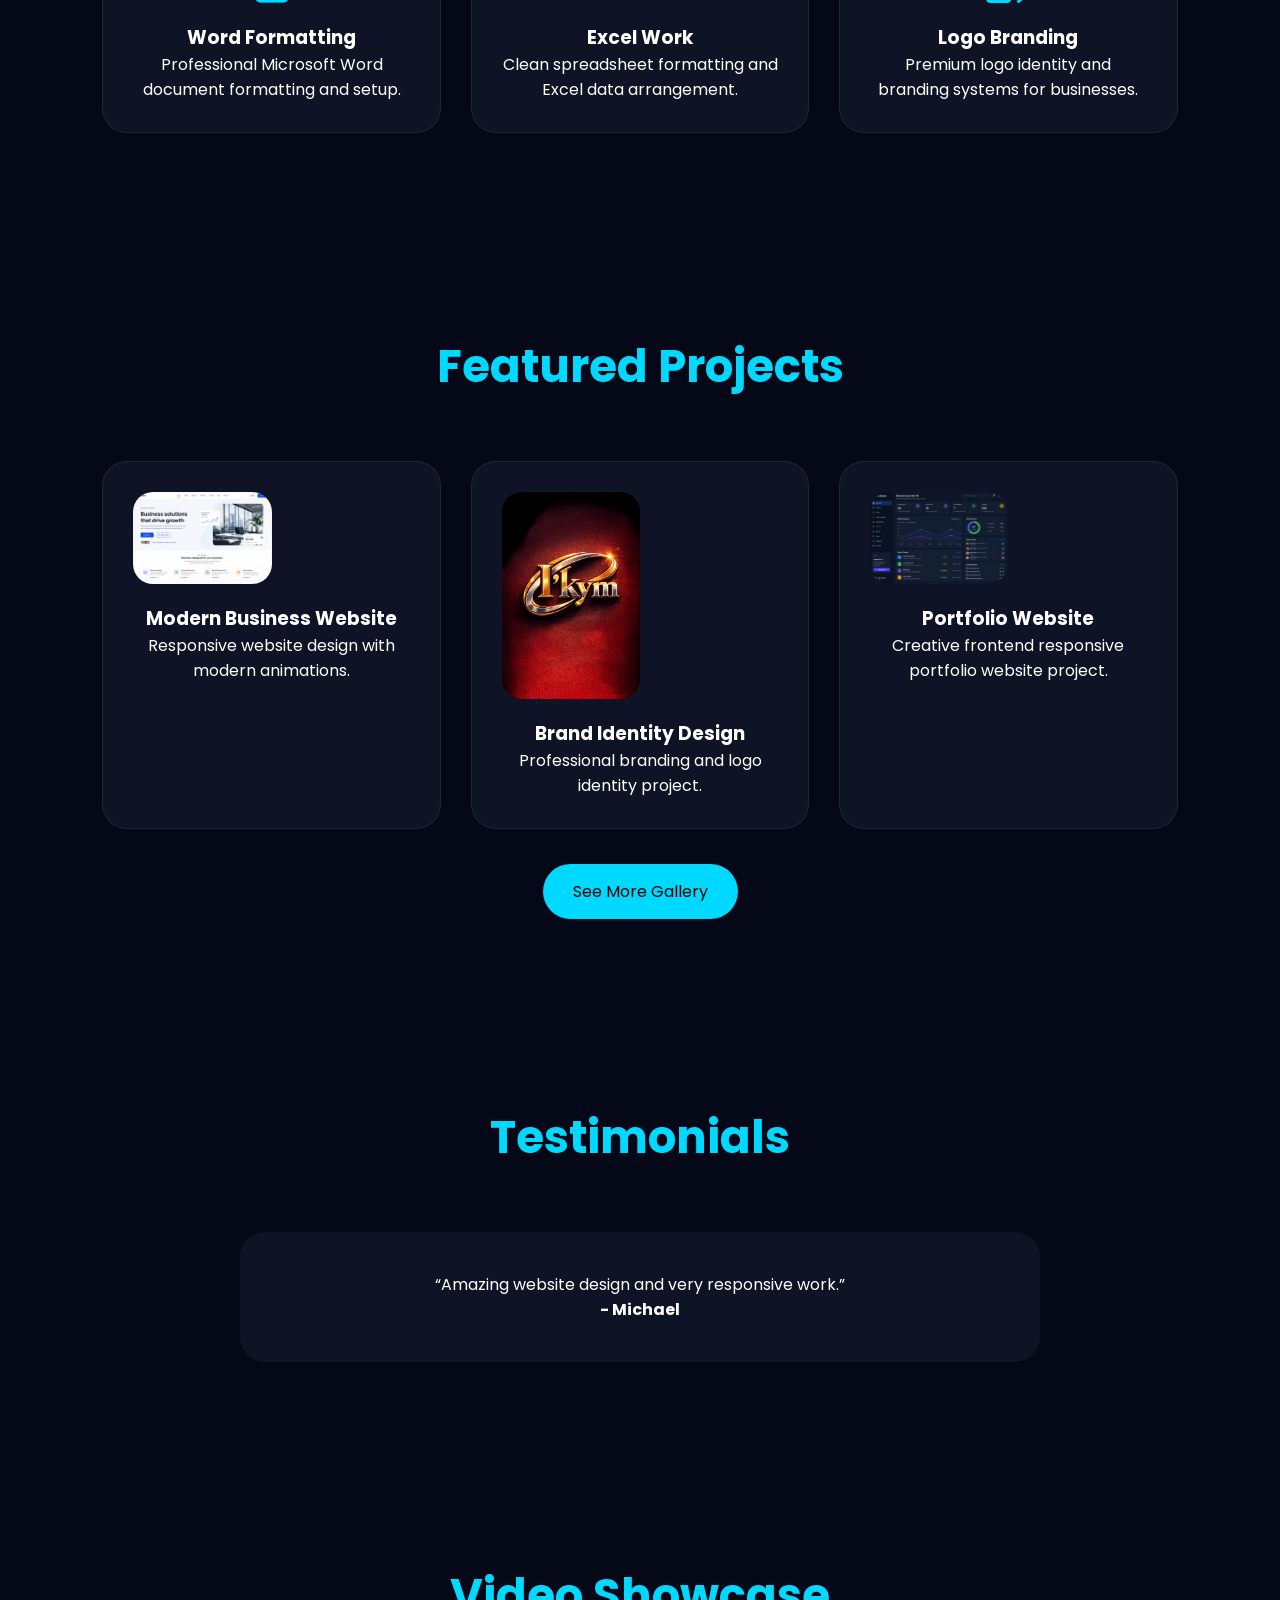
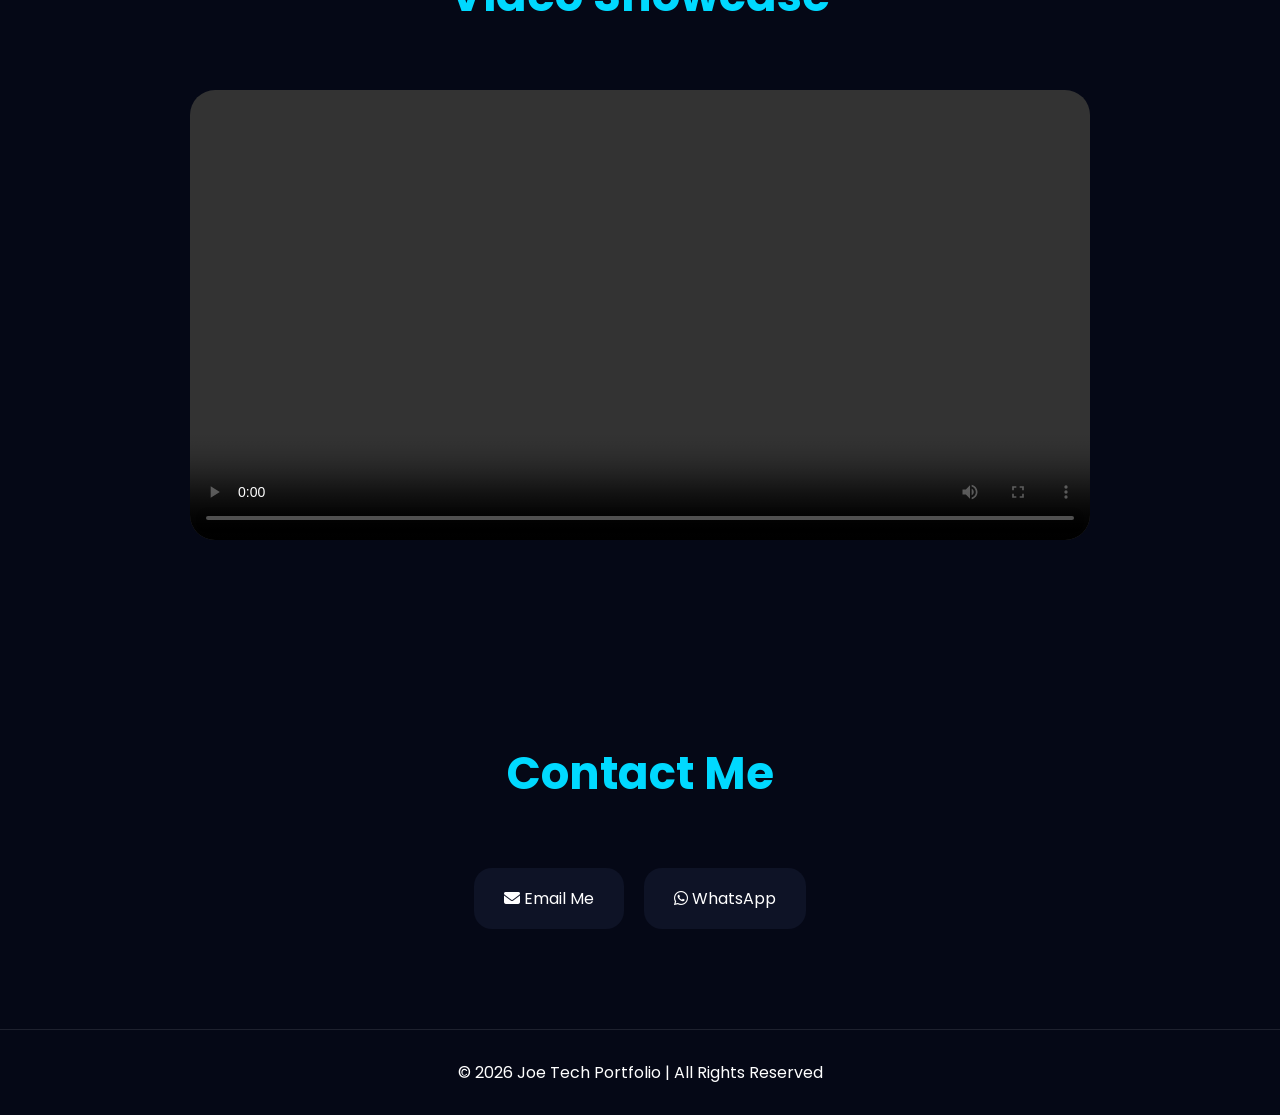
==== commit f29182d5: "Update index.html" ====
--- a/index.html
+++ b/index.html
@@ -400,7 +400,7 @@
         Email Me
       </a>
 
-      <a href="https://wa.me/07072469903" target="_blank">
+      <a href="https://wa.me/+2347072469903" target="_blank">
         <i class="fa-brands fa-whatsapp"></i>
         WhatsApp
       </a>
--- a/style.css
+++ b/style.css
@@ -401,6 +401,7 @@
 
   .hero-image img{
     max-width:200px;
+    animation:float 4s ease-in-out infinite;
   }
 
 }
@@ -420,3 +421,68 @@
   text-decoration: none;
   border-radius: 8px;
 }
+
+/* HERO IMAGE CONTAINER */
+.hero-image-container{
+    position: relative;
+    width: 280px;
+    margin: 40px auto;
+}
+
+/* PROFILE IMAGE */
+.hero-image{
+    width: 100%;
+    border-radius: 30px;
+    display: block;
+    position: relative;
+    z-index: 2;
+    border: 4px solid #00d9ff;
+}
+
+/* ANIMATED GEMINI GLOW */
+.gradient-glow{
+    position: absolute;
+    inset: -30px;
+    z-index: 1;
+    border-radius: 40px;
+
+    background:
+    radial-gradient(circle at 20% 30%, #00d9ff 0%, transparent 30%),
+    radial-gradient(circle at 80% 30%, #7b2cff 0%, transparent 30%),
+    radial-gradient(circle at 50% 80%, #00ffcc 0%, transparent 30%);
+
+    filter: blur(60px);
+
+    animation: glowMove 8s ease infinite;
+}
+
+/* MOBILE */
+@media (max-width: 768px){
+
+    .hero-image-container{
+        width: 220px;
+        margin: 30px auto;
+    }
+
+    .hero-image{
+        border-radius: 25px;
+    }
+
+    .gradient-glow{
+        inset: -20px;
+        filter: blur(40px);
+    }
+}
+
+
+@keyframes glowMove {
+    0% {
+        transform: rotate(0deg) scale(1);
+    }
+    50% {
+        transform: rotate(180deg) scale(1.1);
+    }
+    100% {
+        transform: rotate(360deg) scale(1);
+    }
+}
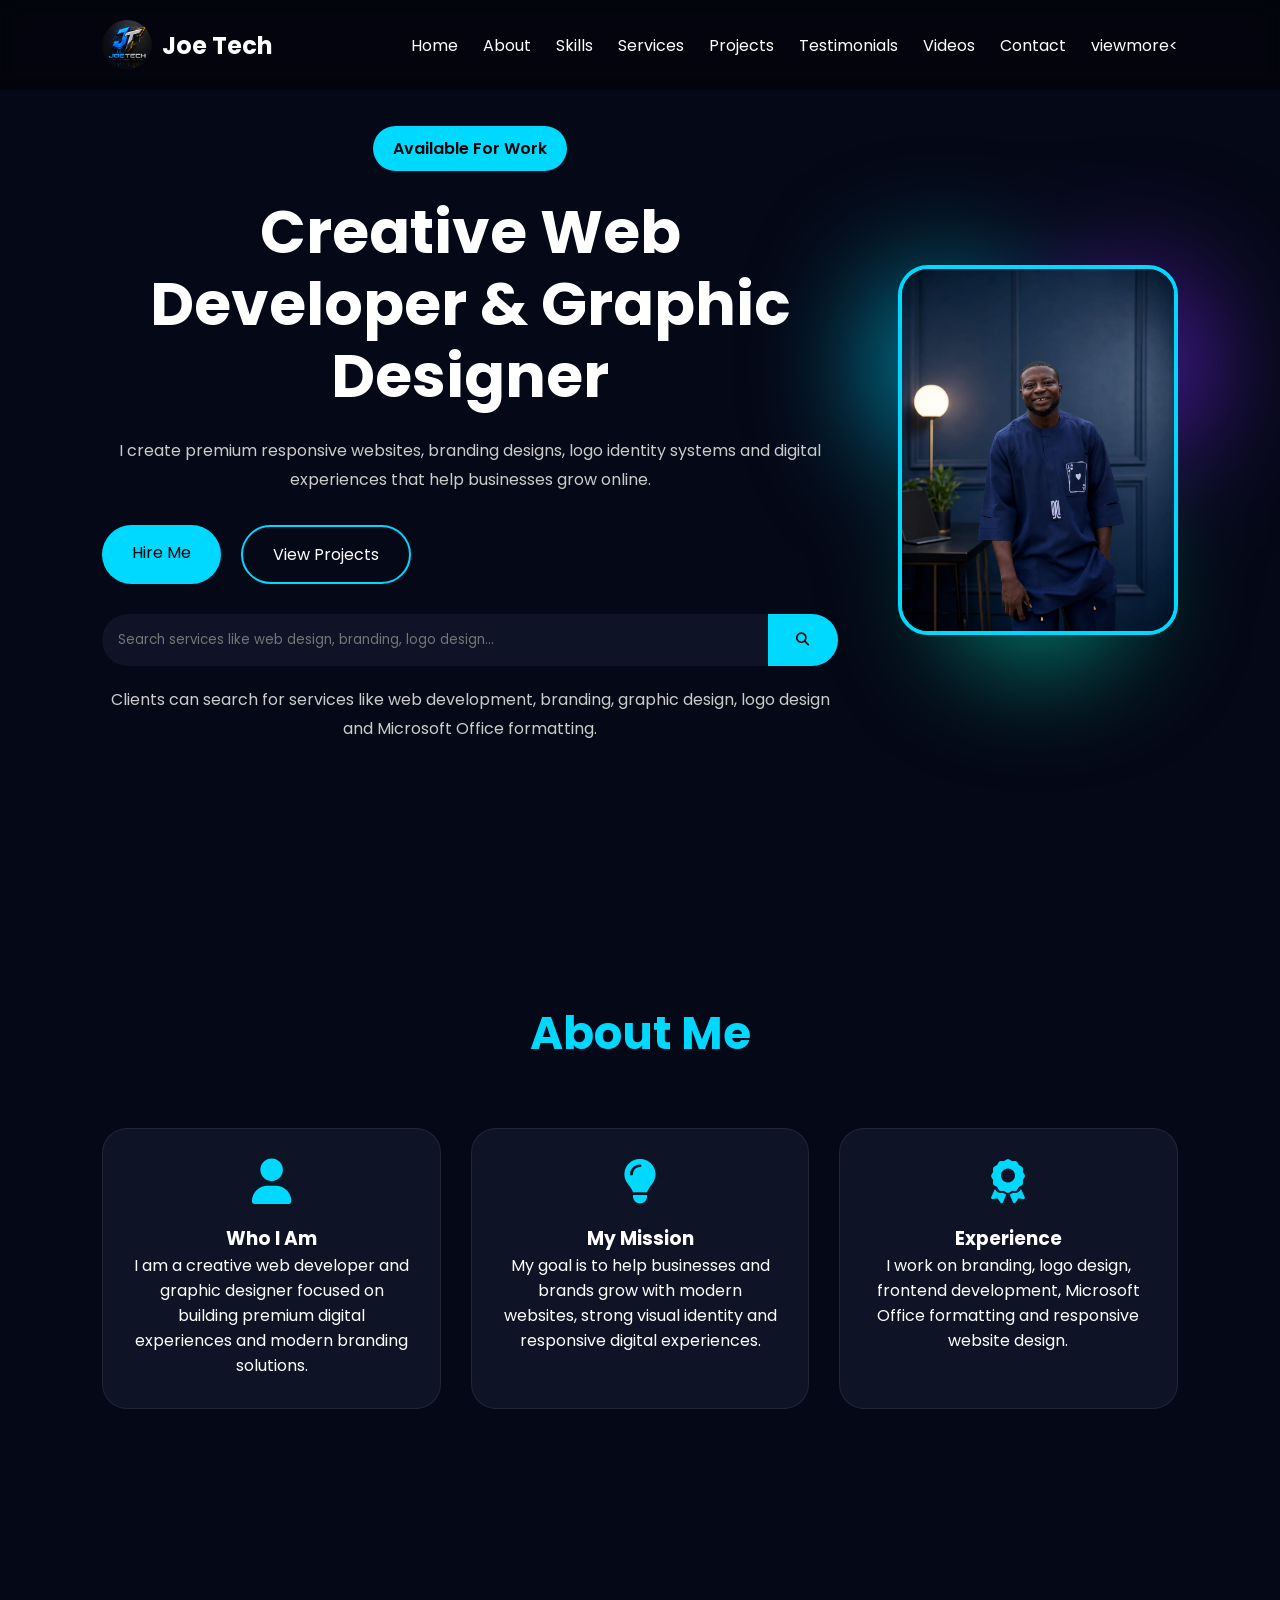
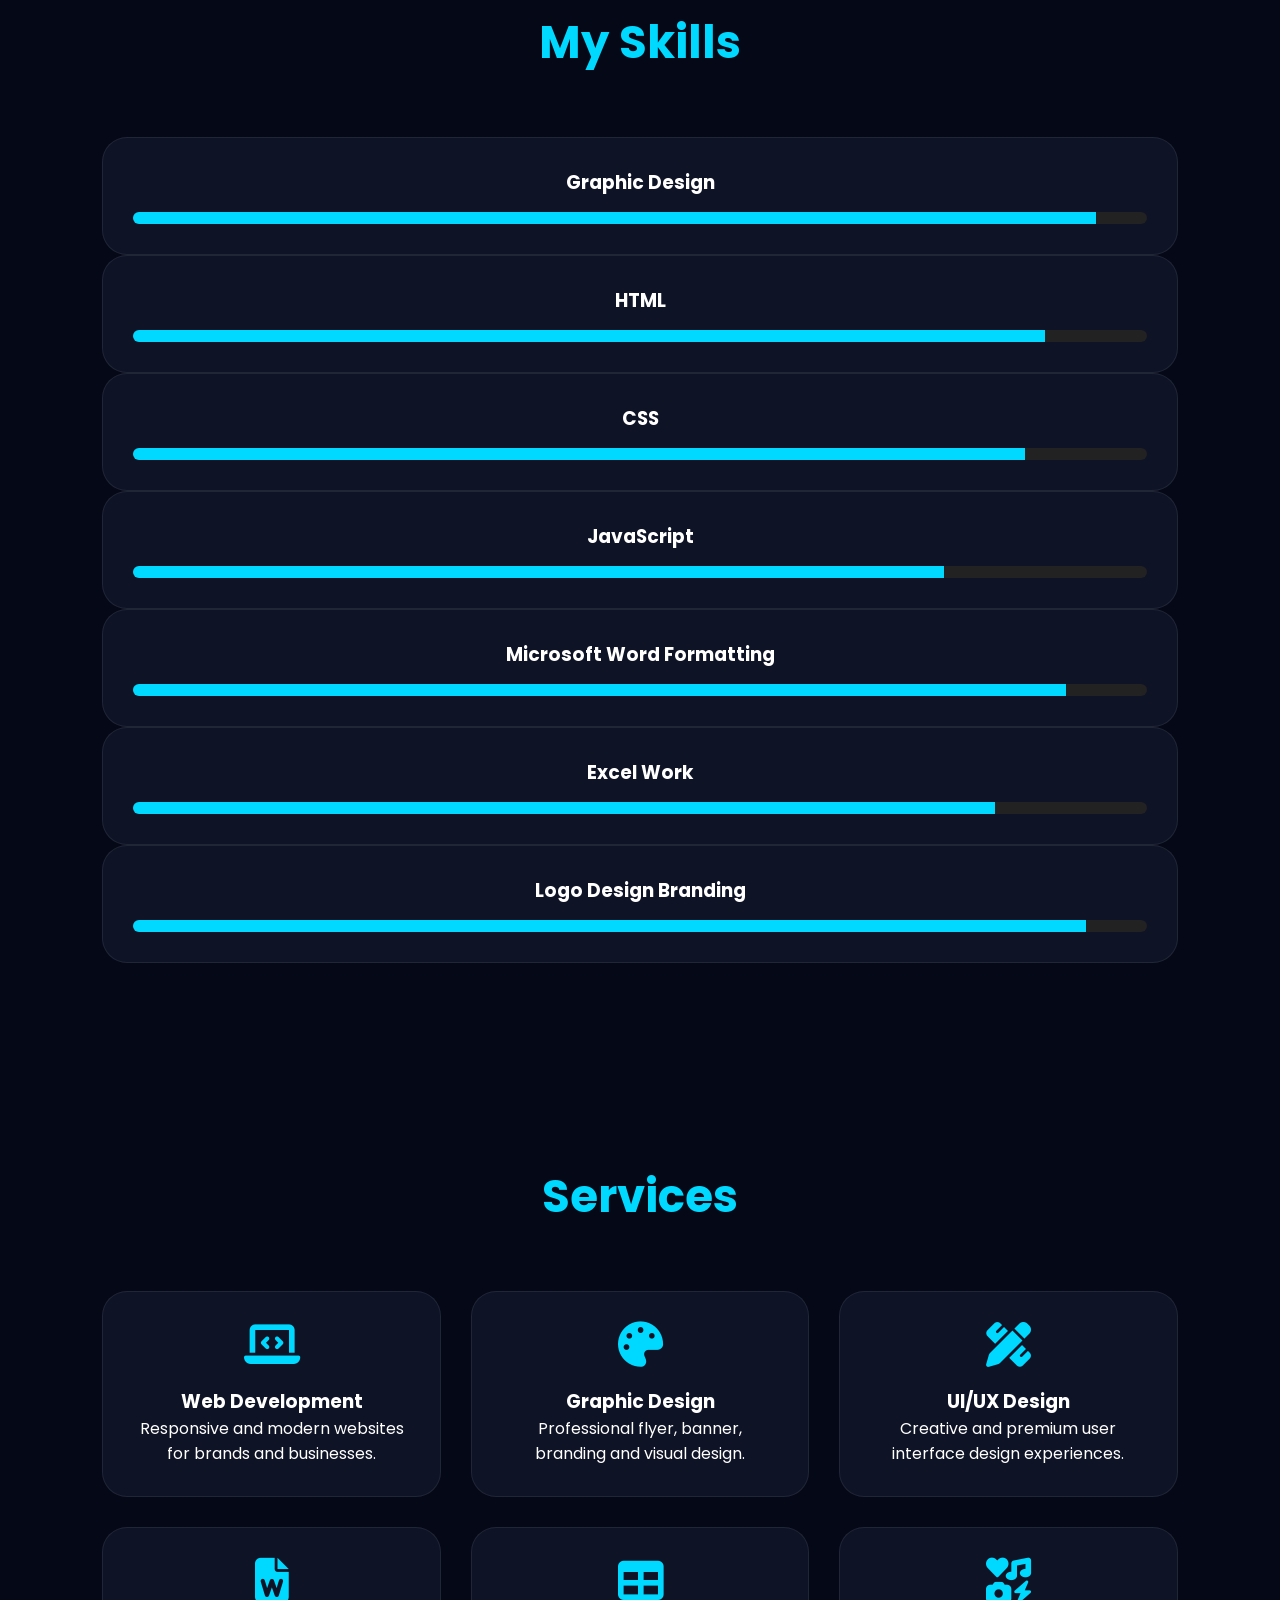
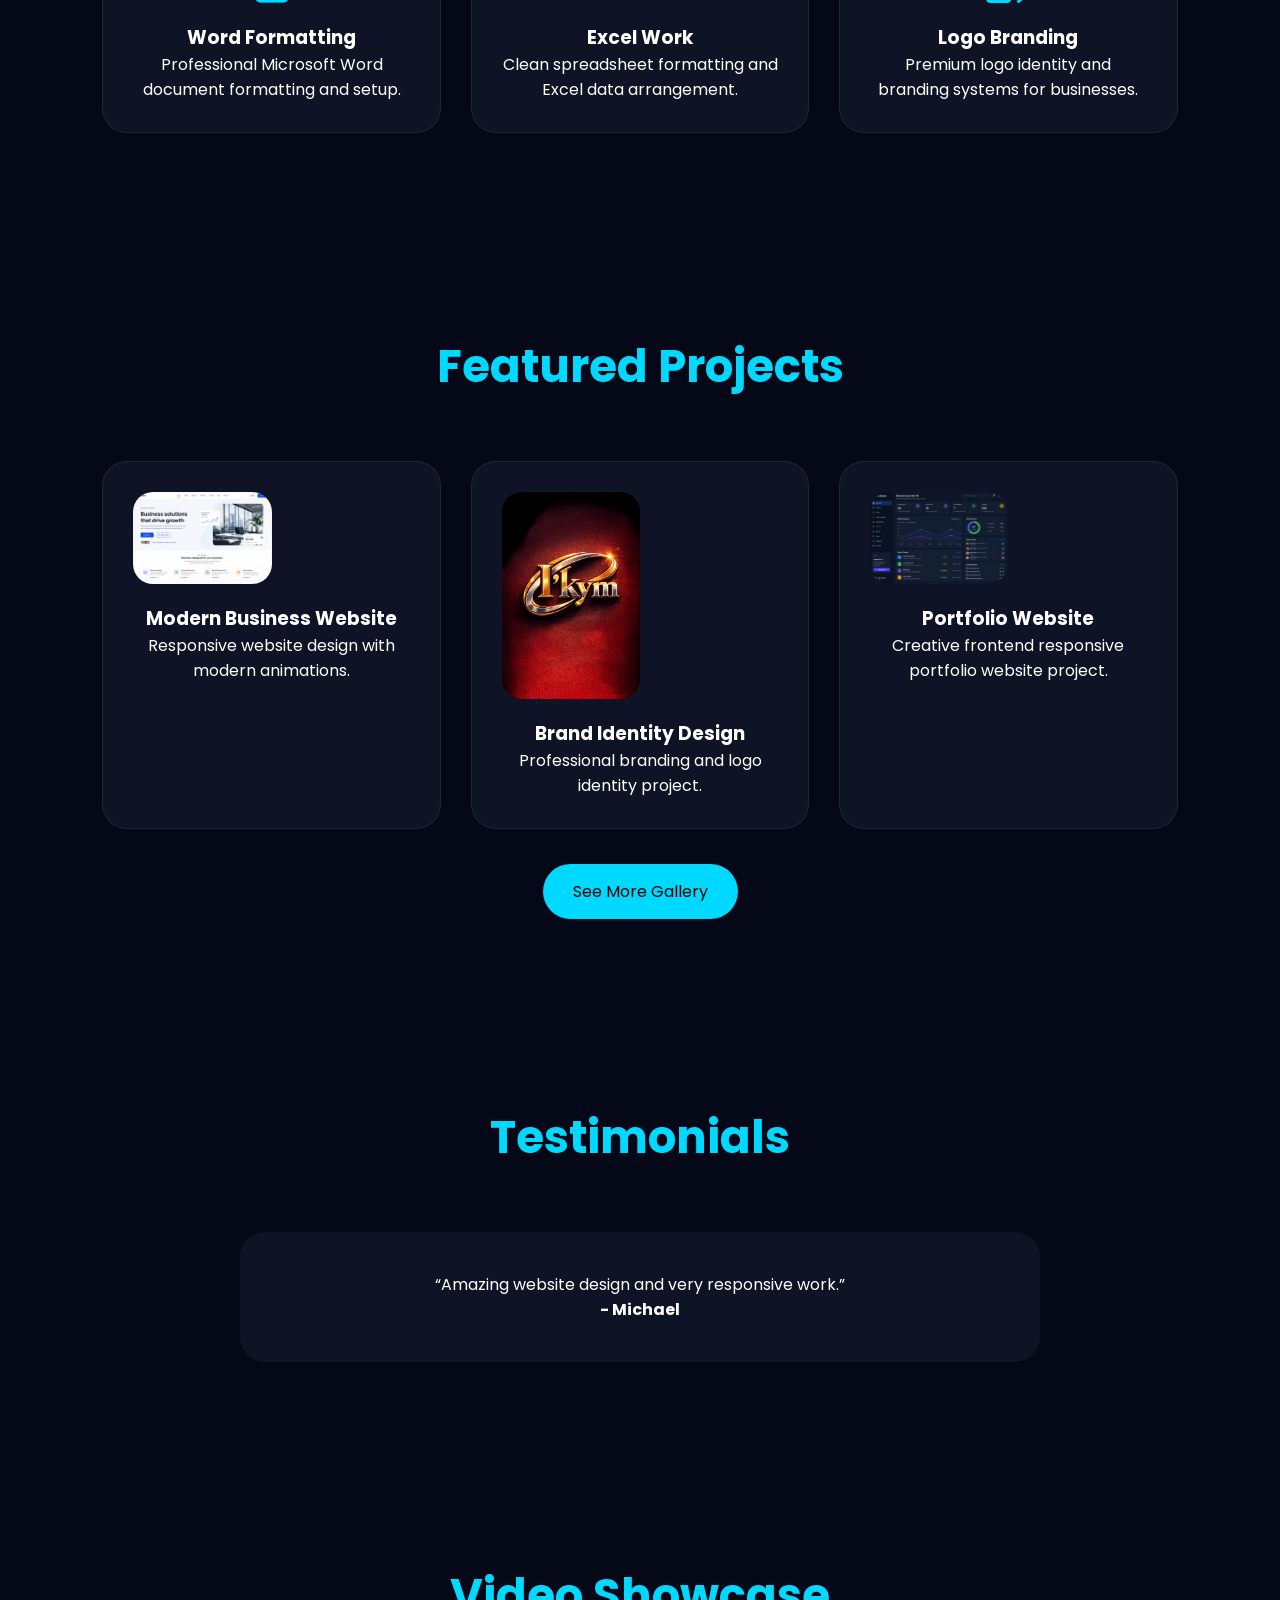
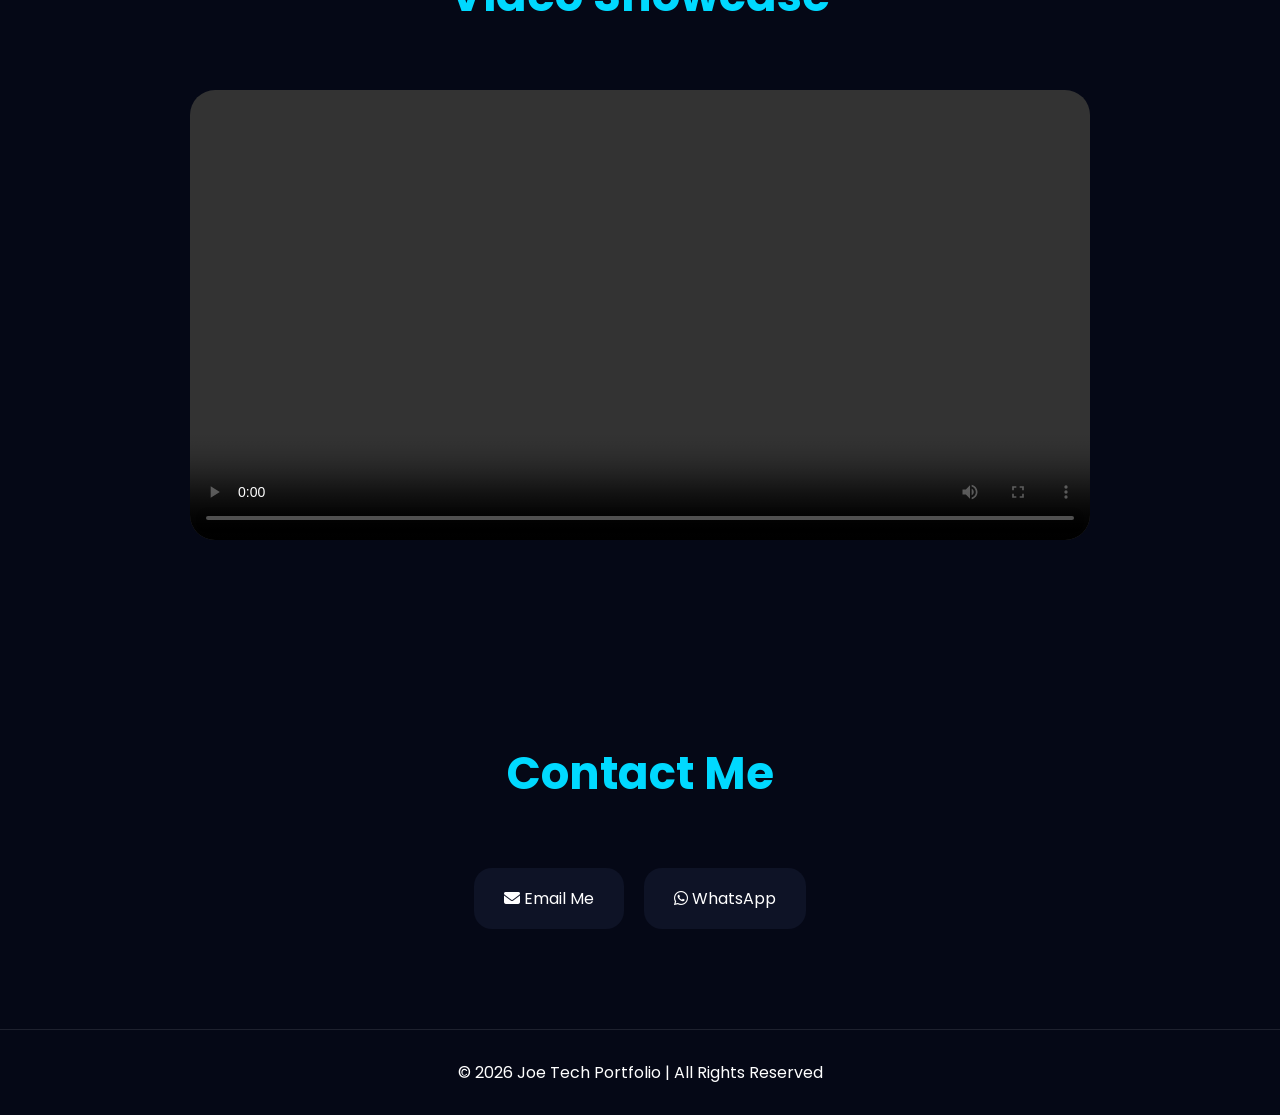
==== commit 4e1e509e: "Update index.html" ====
--- a/index.html
+++ b/index.html
@@ -49,6 +49,7 @@
         <li><a href="#testimonials">Testimonials</a></li>
         <li><a href="#videos">Videos</a></li>
         <li><a href="#contact">Contact</a></li>
+        <li><a href="viewmore.html#viewmore">viewmore</a><
       </ul>
 
       <div class="menu-btn">
